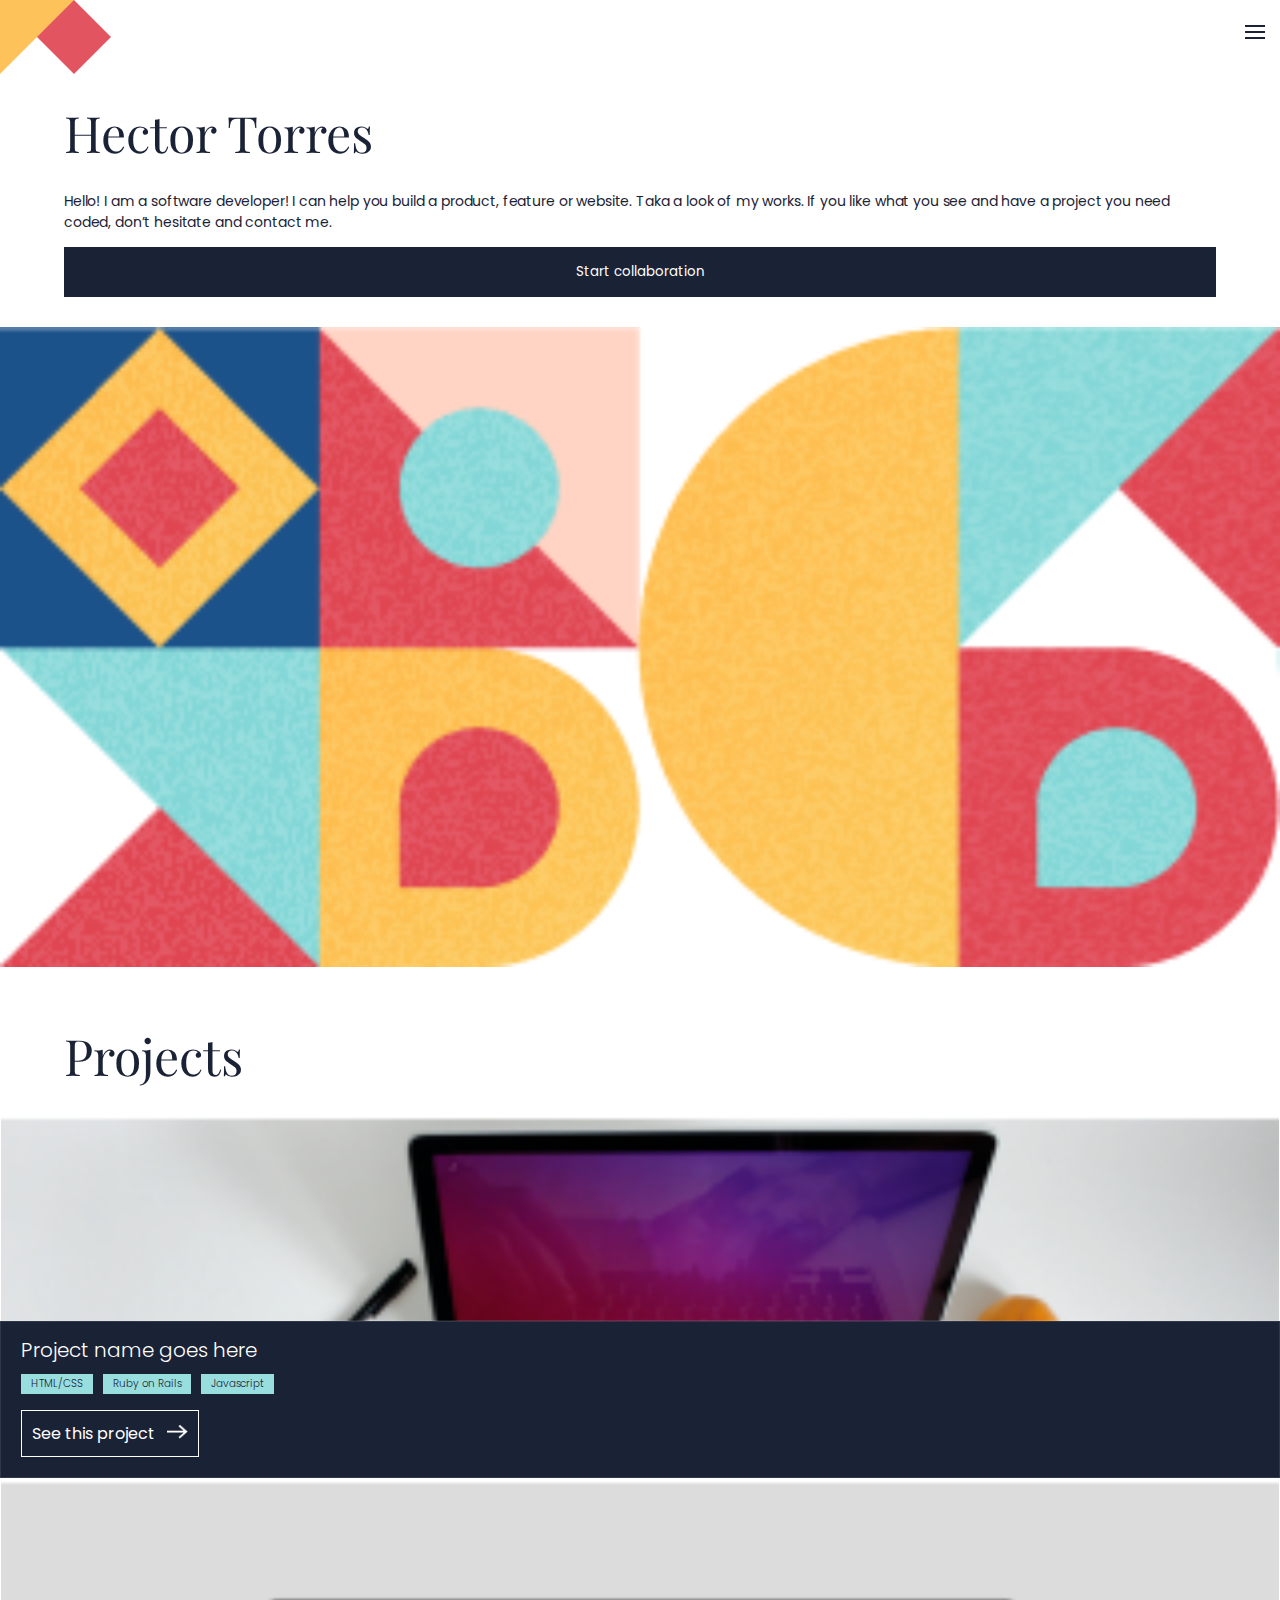
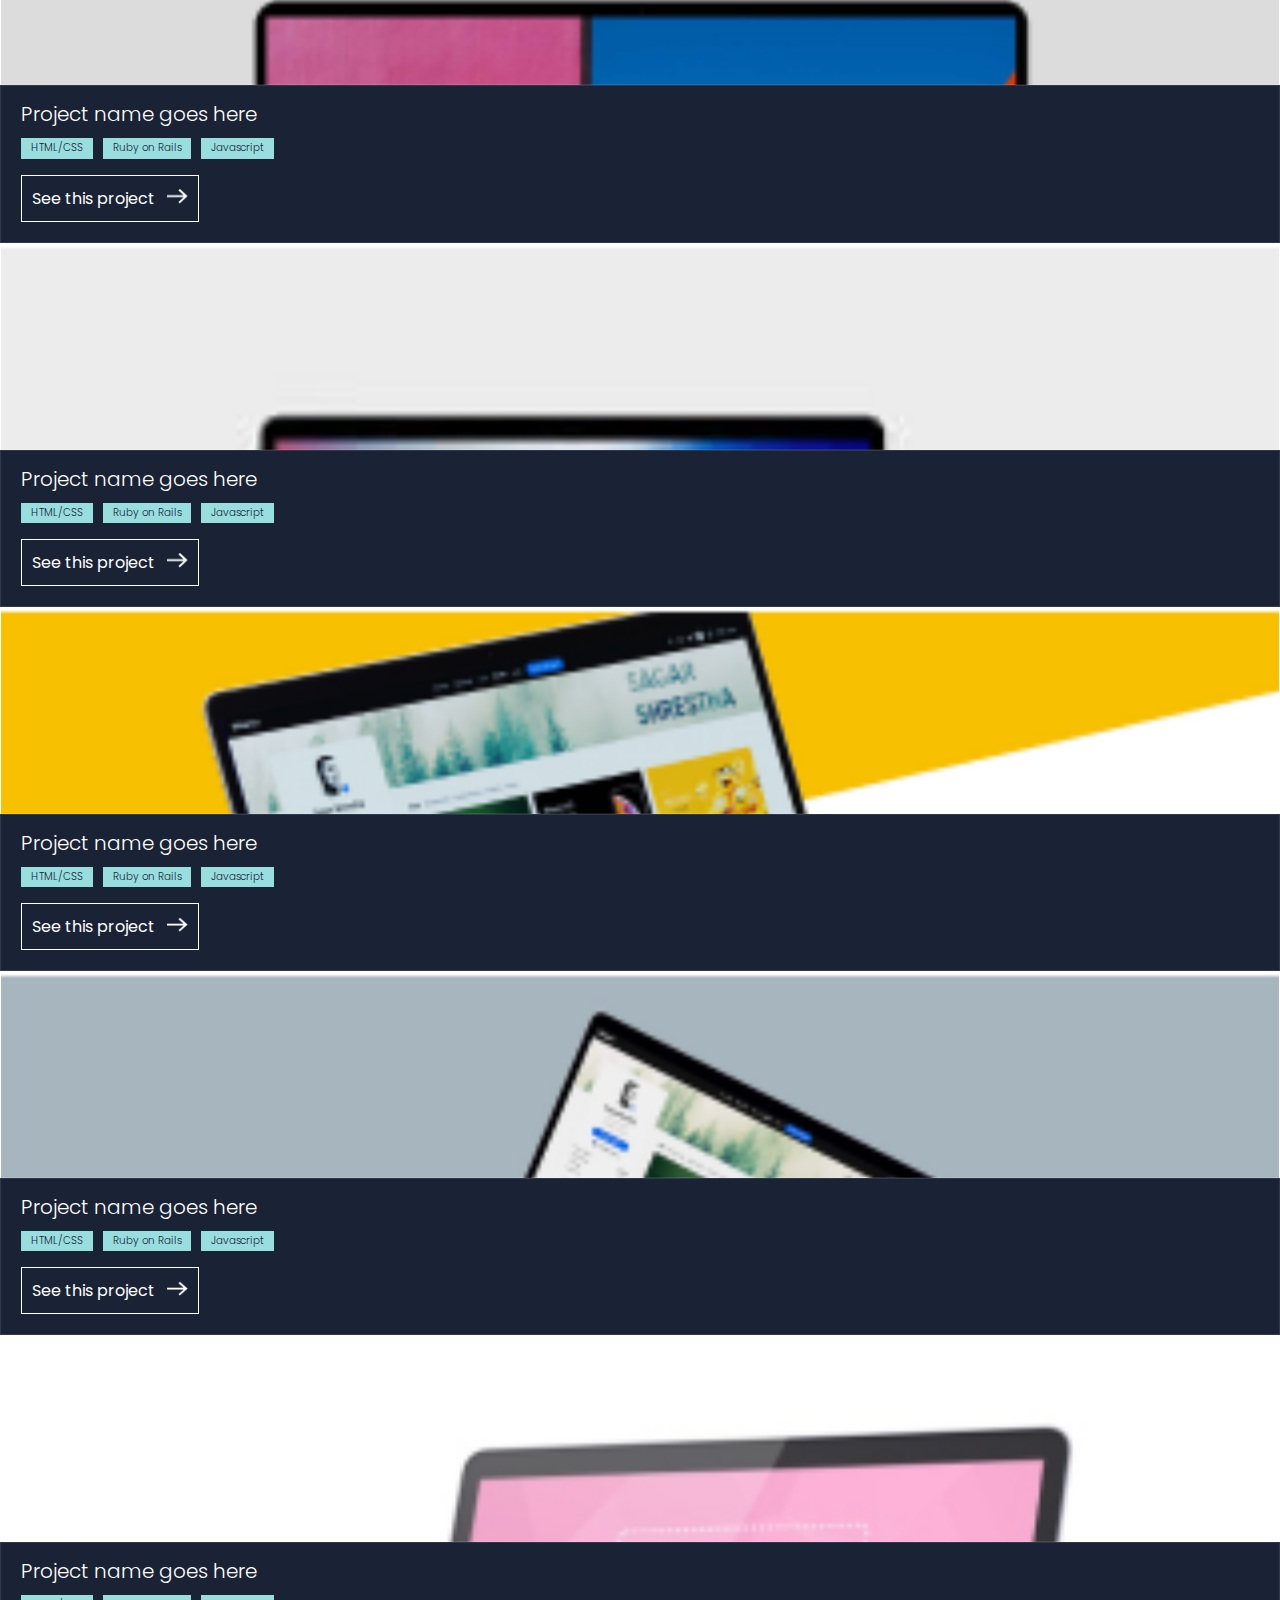
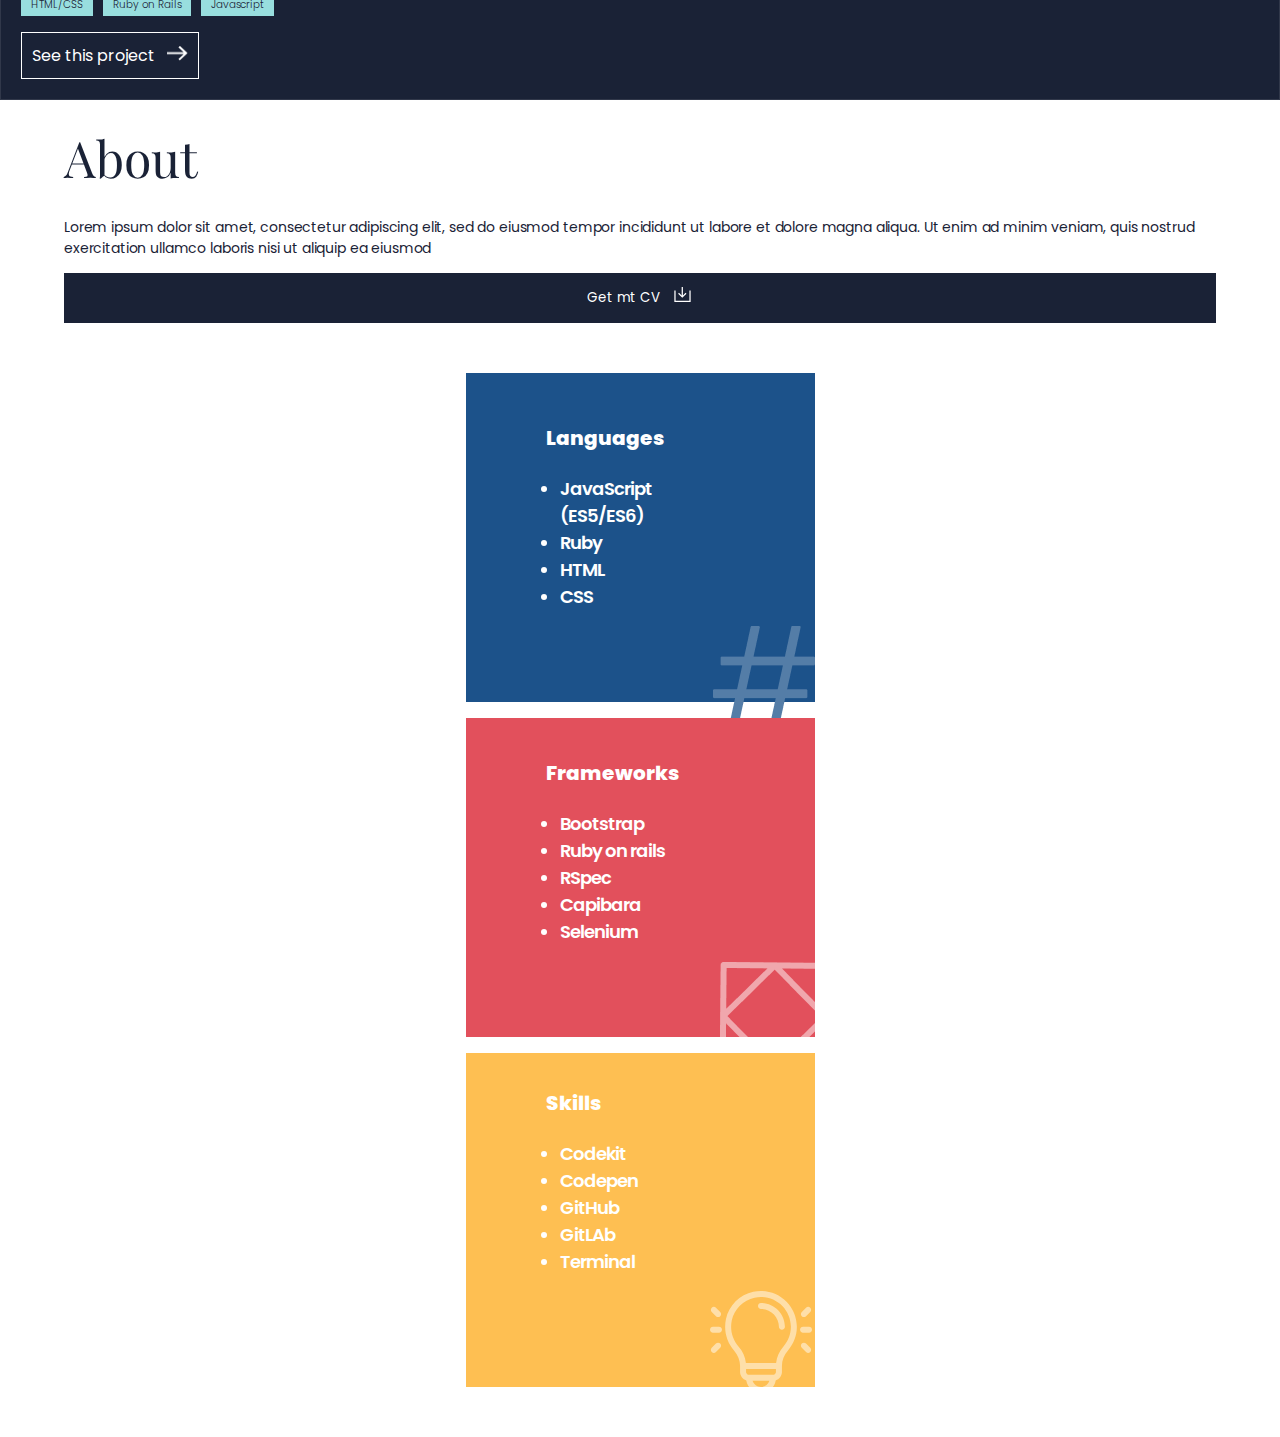
==== views/index.html @ f171368d "Change the img tag in the about section" ====
<!DOCTYPE html>
<html lang="en">

<head>
    <meta charset="UTF-8">
    <title>Personal Portfolio</title>
    <meta name="viewport" content="width=device-width, initial-scale=1.0">
    <link rel="stylesheet" href="../styles/styles.css">
    <link rel="preconnect" href="https://fonts.googleapis.com">
    <link rel="preconnect" href="https://fonts.gstatic.com" crossorigin>
    <link href="https://fonts.googleapis.com/css2?family=Playfair+Display&family=Poppins&display=swap" rel="stylesheet">

<body>
    <section class="toolbar">
        <img src="../images/image_geometry_1.png" alt="navbar image">
        <nav>
            <img class="navbar-image" src="../images/ic_menu.svg" alt="navbar menu">
        </nav>
    </section>

    <main>
        <section class="headline ">
            <section class="intro">
                <h1 class="name">Hector Torres</h1>
                <p class="description">Hello! I am a software developer! I can help you build a product, feature or
                    website.
                    Taka a look
                    of my works. If you like what you see and have a project you need coded, don’t hesitate and contact
                    me.
                </p>
                <button class="btn" type="button">Start collaboration</button>
            </section>
            <img class="footer-image" src="../images/image_geometry_2.png" alt="footer image">
        </section>
        <section class="projects">
            <h1 class="name intro"> Projects </h1>
            <article>
                <section class="project-picture1"></section>
                <section class="card">
                    <h2 class="card-title">Project name goes here</h2>
                    <ul class="languages">
                        <li class="lang">HTML/CSS</li>
                        <li class="lang">Ruby on Rails</li>
                        <li class="lang">Javascript</li>
                    </ul>
                    <a href="#" class="project-link">See this project<img class="link-img" src="../images/Union.png"
                            alt="project link"></a>
                </section>
            </article>
            <article>
                <section class="project-picture2"></section>
                <section class="card">
                    <h2 class="card-title">Project name goes here</h2>
                    <ul class="languages">
                        <li class="lang">HTML/CSS</li>
                        <li class="lang">Ruby on Rails</li>
                        <li class="lang">Javascript</li>
                    </ul>
                    <a href="#" class="project-link">See this project<img class="link-img" src="../images/Union.png"
                            alt="project link"></a>
                </section>
            </article>
            <article>
                <section class="project-picture3"></section>
                <section class="card">
                    <h2 class="card-title">Project name goes here</h2>
                    <ul class="languages">
                        <li class="lang">HTML/CSS</li>
                        <li class="lang">Ruby on Rails</li>
                        <li class="lang">Javascript</li>
                    </ul>
                    <a href="#" class="project-link">See this project<img class="link-img" src="../images/Union.png"
                            alt="project link"></a>
                </section>
            </article>
            <article>
                <section class="project-picture4"></section>
                <section class="card">
                    <h2 class="card-title">Project name goes here</h2>
                    <ul class="languages">
                        <li class="lang">HTML/CSS</li>
                        <li class="lang">Ruby on Rails</li>
                        <li class="lang">Javascript</li>
                    </ul>
                    <a href="#" class="project-link">See this project<img class="link-img" src="../images/Union.png"
                            alt="project link"></a>
                </section>
            </article>
            <article>
                <section class="project-picture5"></section>
                <section class="card">
                    <h2 class="card-title">Project name goes here</h2>
                    <ul class="languages">
                        <li class="lang">HTML/CSS</li>
                        <li class="lang">Ruby on Rails</li>
                        <li class="lang">Javascript</li>
                    </ul>
                    <a href="#" class="project-link">See this project<img class="link-img" src="../images/Union.png"
                            alt="project link"></a>
                </section>
            </article>
            <article>
                <section class="project-picture6"></section>
                <section class="card">
                    <h2 class="card-title">Project name goes here</h2>
                    <ul class="languages">
                        <li class="lang">HTML/CSS</li>
                        <li class="lang">Ruby on Rails</li>
                        <li class="lang">Javascript</li>
                    </ul>
                    <a href="#" class="project-link">See this project<img class="link-img" src="../images/Union.png"
                            alt="project link"></a>
                </section>
            </article>
        </section>
        <section class="about intro">
            <article class="about-intro">
                <h1 class="name">About</h1>
                <p class="description">Lorem ipsum dolor sit amet, consectetur adipiscing elit, sed do eiusmod tempor
                    incididunt ut
                    labore
                    et dolore magna aliqua. Ut enim ad minim veniam, quis nostrud exercitation ullamco laboris nisi ut
                    aliquip
                    ea
                    eiusmod</p>
                <button class="btn" type="button"><span>Get mt CV<img class="link-img" src="../images/ic_download.svg"
                            alt="project link"></span></button>
            </article>
            <article class="about-cards">
                <div class="about-card1 about-1">
                    <h2 class="about-header">Languages</h2>
                    <ul class="list">
                        <li class="item"><span class="list-text">JavaScript (ES5/ES6)</span></li>
                        <li class="item"><span class="list-text">Ruby</span></li>
                        <li class="item"><span class="list-text">HTML</span></li>
                        <li class="item"><span class="list-text">CSS</span></li>
                    </ul>
                    <img class="about-img1" src="../images/num.png" alt="numer sing">
                </div>
                <div class="about-card2 about-2">
                    <h2 class="about-header">Frameworks</h2>
                    <ul class="list">
                        <li class="item"><span class="list-text">Bootstrap</span></li>
                        <li class="item"><span class="list-text">Ruby on rails</span></li>
                        <li class="item"><span class="list-text">RSpec</span></li>
                        <li class="item"><span class="list-text">Capibara</span></li>
                        <li class="item"><span class="list-text">Selenium</span></li>
                    </ul>
                    <img class="about-img2" src="../images/Group_18.png" alt="vector figure">
                </div>
                <div class="about-card about-3">
                    <h2 class="about-header">Skills</h2>
                    <ul class="list">
                        <li class="item"><span class="list-text">Codekit</span></li>
                        <li class="item"><span class="list-text">Codepen</span></li>
                        <li class="item"><span class="list-text">GitHub</span></li>
                        <li class="item"><span class="list-text">GitLAb</span></li>
                        <li class="item"><span class="list-text">Terminal</span></li>
                    </ul>
                    <img class="about-img3" src="../images/ic_skills.svg" alt="ic skill">
                </div>
            </article>
        </section>
    </main>

</body>

</html>
---- styles/styles.css ----
body {
  margin: 0;
}

.toolbar {
  display: flex;
  justify-content: space-between;
  padding: 0;
}

.navbar-image {
  margin-right: 15px;
  margin-top: 70%;
  width: 20px;
  height: 14px;
}

.headline {
  display: flex;
  flex-direction: column;
}

.intro {
  margin-left: 5%;
  margin-right: 5%;
}

.name {
  font-family: 'Playfair Display', serif;
  font-style: normal;
  font-weight: normal;
  font-size: 50px;
  line-height: 100%;
  color: #1a2236;
}

.btn {
  font-family: 'Poppins', sans-serif;
  background-color: #1a2236;
  width: 100%;
  padding: 12px 0;
  text-align: center;
  color: #fff;
  height: 50px;
  border: 0;
}

.description {
  font-family: 'Poppins', sans-serif;
  font-style: normal;
  font-weight: normal;
  font-size: 14px;
  line-height: 21px;
  letter-spacing: -0.01em;
  color: #1a2236;
}

.footer-image {
  width: 100%;
  margin: 30px 0;
}

.projects {
  display: grid;
}

.card {
  background-color: #1a2236;
  backdrop-filter: blur(1px);
  border: 0.333333px solid rgba(255, 255, 255, 0.1);
  padding: 20px;
}

.card-title {
  margin: 0;
  font-family: 'Poppins', sans-serif;
  font-style: normal;
  font-weight: 300;
  font-size: 20px;
  line-height: 80%;
  color: #fff;
}

.languages {
  list-style-type: none;
  display: flex;
  padding: 0;
  gap: 10px;
}

.lang {
  font-family: 'Poppins', sans-serif;
  background-color: #98dede;
  padding: 6px 10px;
  font-style: normal;
  font-weight: 300;
  font-size: 10.3334px;
  line-height: 80%;
  color: #1a2236;
}

.project-link {
  font-family: 'Poppins', sans-serif;
  width: fit-content;
  display: block;
  border: 1px solid #fff;
  padding: 10px;
  text-decoration: none;
  color: #fff;
}

.project-picture {
  display: block;
  width: 100%;
  height: auto;
  margin: 0;
  border: 0;
}

.project-picture1 {
  height: 205px;
  background-image: url(../images/Rectangle_21.png);
  background-size: 100%;
  border: 0.333333px solid rgba(255, 255, 255, 0.1);
  background-repeat: no-repeat;
  backdrop-filter: blur(1px);
}

.project-picture2 {
  height: 205px;
  background-image: url(../images/Rectangle_22.png);
  background-size: 100%;
  border: 0.333333px solid rgba(255, 255, 255, 0.1);
  background-repeat: no-repeat;
  backdrop-filter: blur(1px);
}

.project-picture3 {
  height: 205px;
  background-image: url(../images/Rectangle_23.png);
  background-size: 100%;
  border: 0.333333px solid rgba(255, 255, 255, 0.1);
  background-repeat: no-repeat;
  backdrop-filter: blur(1px);
}

.project-picture4 {
  height: 205px;
  background-image: url(../images/Rectangle_24.png);
  background-size: 100%;
  border: 0.333333px solid rgba(255, 255, 255, 0.1);
  background-repeat: no-repeat;
  backdrop-filter: blur(1px);
}

.project-picture5 {
  height: 205px;
  background-image: url(../images/Rectangle_25.png);
  background-size: 100%;
  border: 0.333333px solid rgba(255, 255, 255, 0.1);
  background-repeat: no-repeat;
  backdrop-filter: blur(1px);
}

.project-picture6 {
  height: 205px;
  background-image: url(../images/Rectangle_26.png);
  background-size: 100%;
  border: 0.333333px solid rgba(255, 255, 255, 0.1);
  background-repeat: no-repeat;
  backdrop-filter: blur(1px);
}

.link-img {
  margin-left: 12px;
  height: 15.35px;
  width: 20.57px;
}

.about-cards {
  display: grid;
  justify-content: center;
  row-gap: 16px;
  margin: 50px 0;
}

.about-card {
  width: 189px;
  height: 189px;
  padding: 80px;
  padding-top: 35px;
  padding-bottom: 110px;
}

.about-card1 {
  width: 189px;
  height: 189px;
  padding: 80px;
  padding-top: 50px;
  padding-bottom: 90px;
}

.about-card2 {
  width: 189px;
  height: 189px;
  padding: 80px;
  padding-top: 40px;
  padding-bottom: 90px;
}

.about-1 {
  background: #1c528a;
}

.about-2 {
  background: #e2505c;
}

.about-3 {
  background: #febf52;
}

.about-header {
  font-family: 'Poppins', sans-serif;
  margin: 0;
  font-style: normal;
  font-weight: 800;
  font-size: 20px;
  line-height: 30px;
  margin-bottom: 22px;
  color: #fff;
}

.list {
  padding: 0;
}

.item {
  font-family: 'Poppins', sans-serif;
  font-style: normal;
  font-weight: 600;
  font-size: 18px;
  line-height: 27px;
  letter-spacing: -0.0525em;
  color: #fff;
  margin-left: 14px;
}

.list-text {
  position: relative;
}

.about-img {
  padding-left: 90%;
}

.about-img1 {
  width: 102px;
  height: 102px;
  padding-left: 167px;
}

.about-img2 {
  width: 96px;
  height: 96px;
  padding-left: 173px;
}

.about-img3 {
  width: 102px;
  height: 102px;
  padding-left: 164px;
}
.about {
  display: flex;
  flex-direction: column;
}
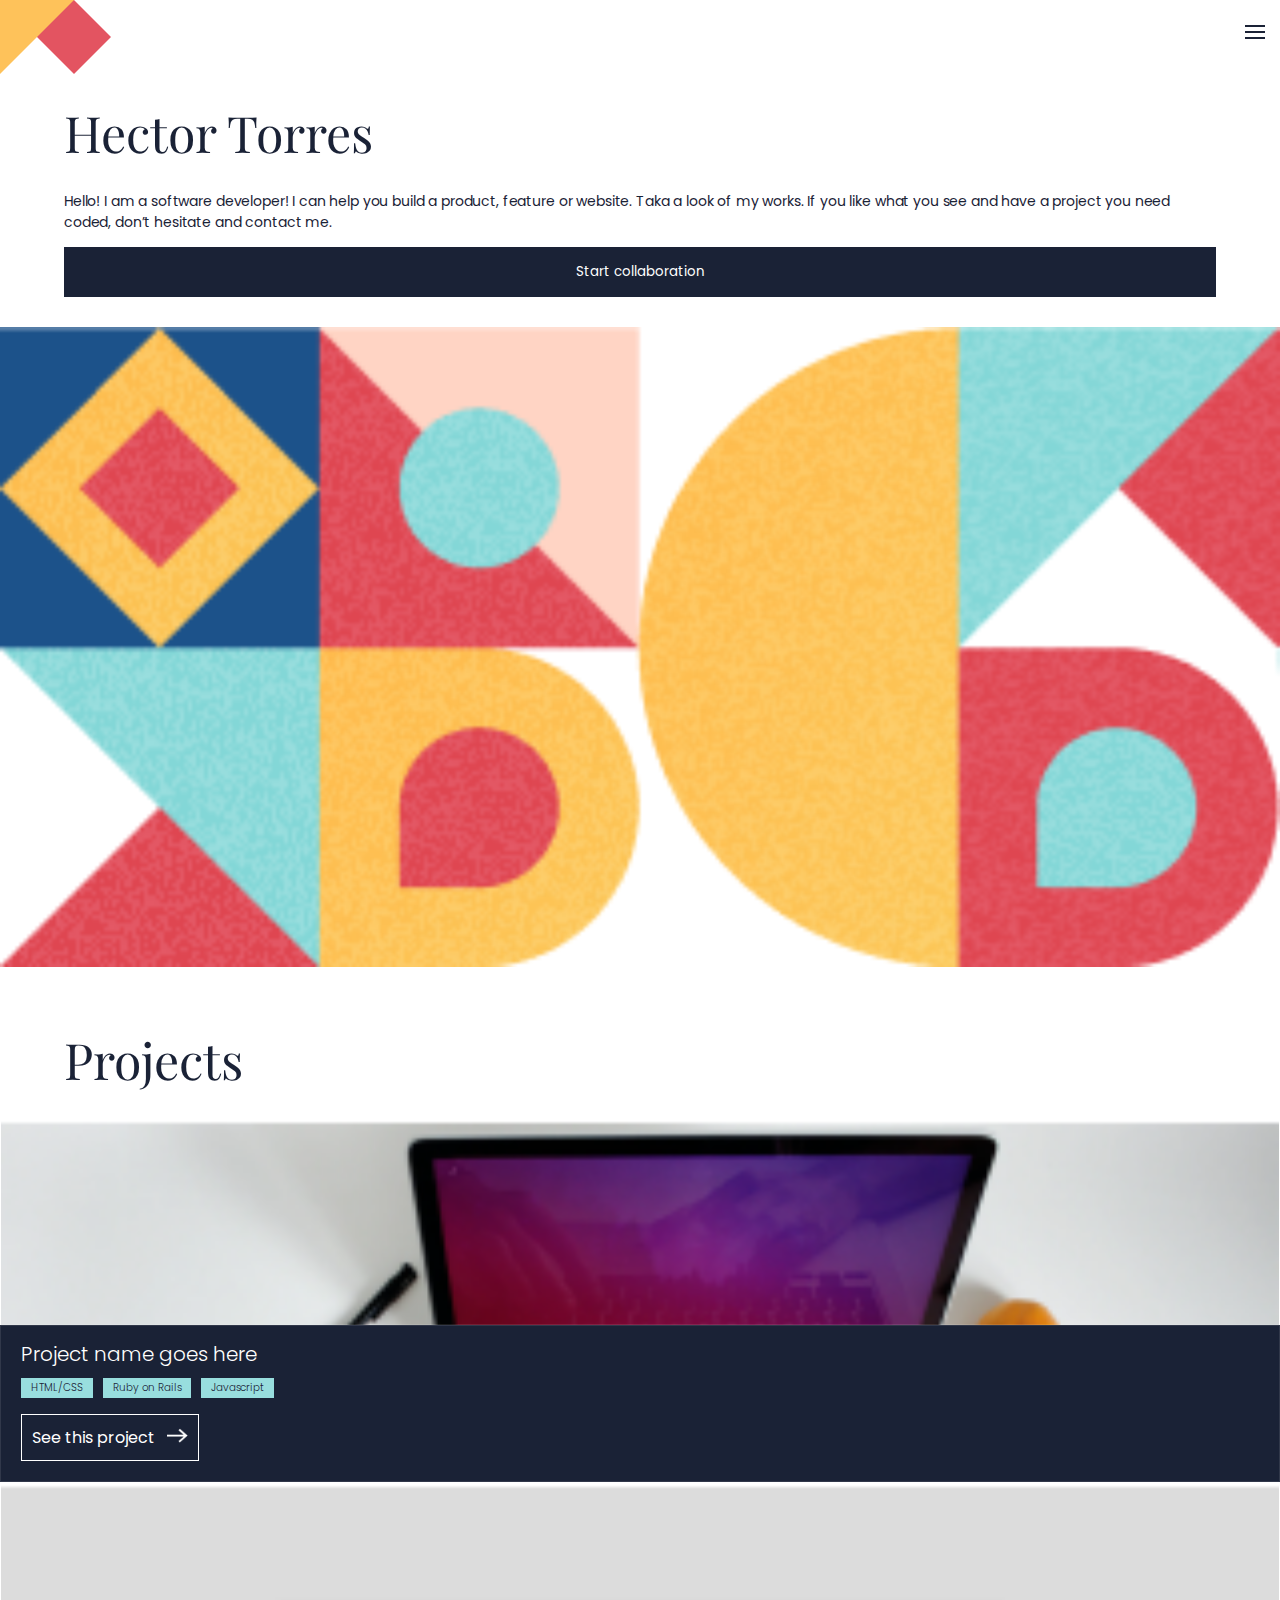
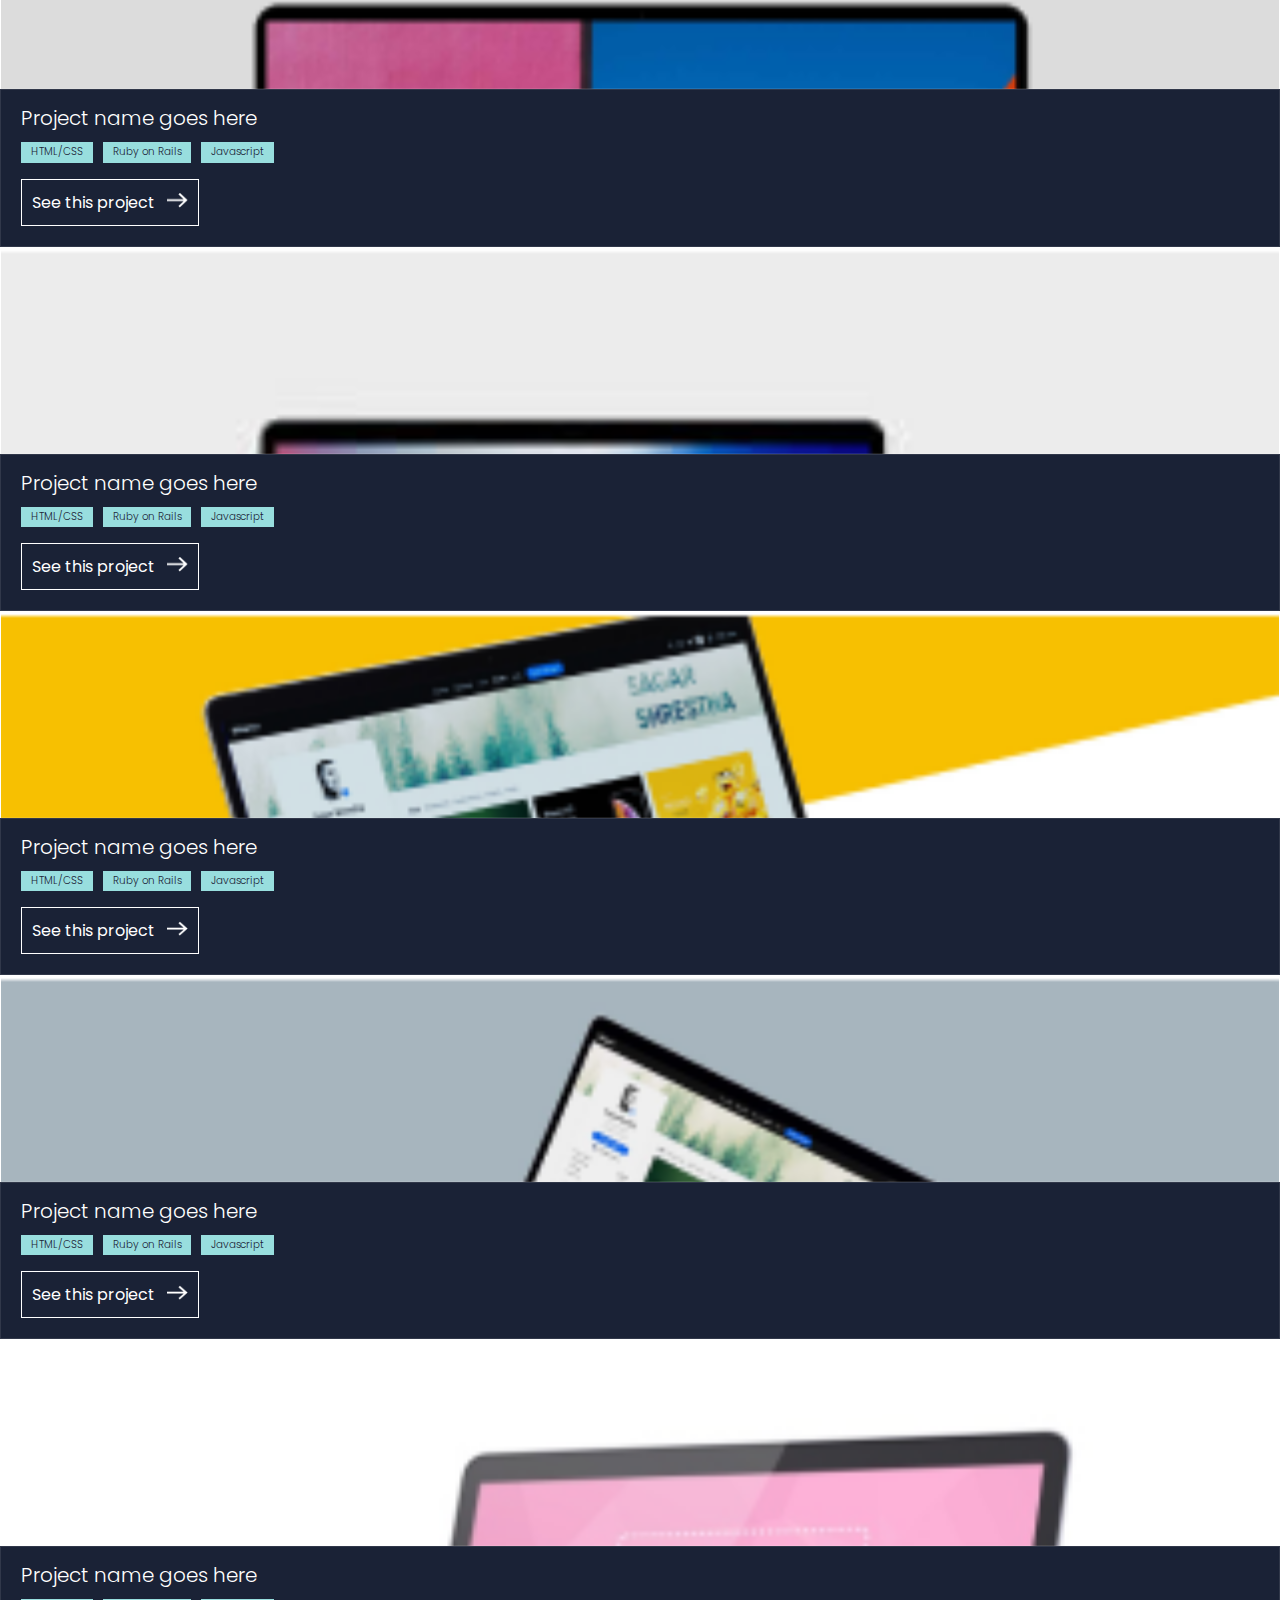
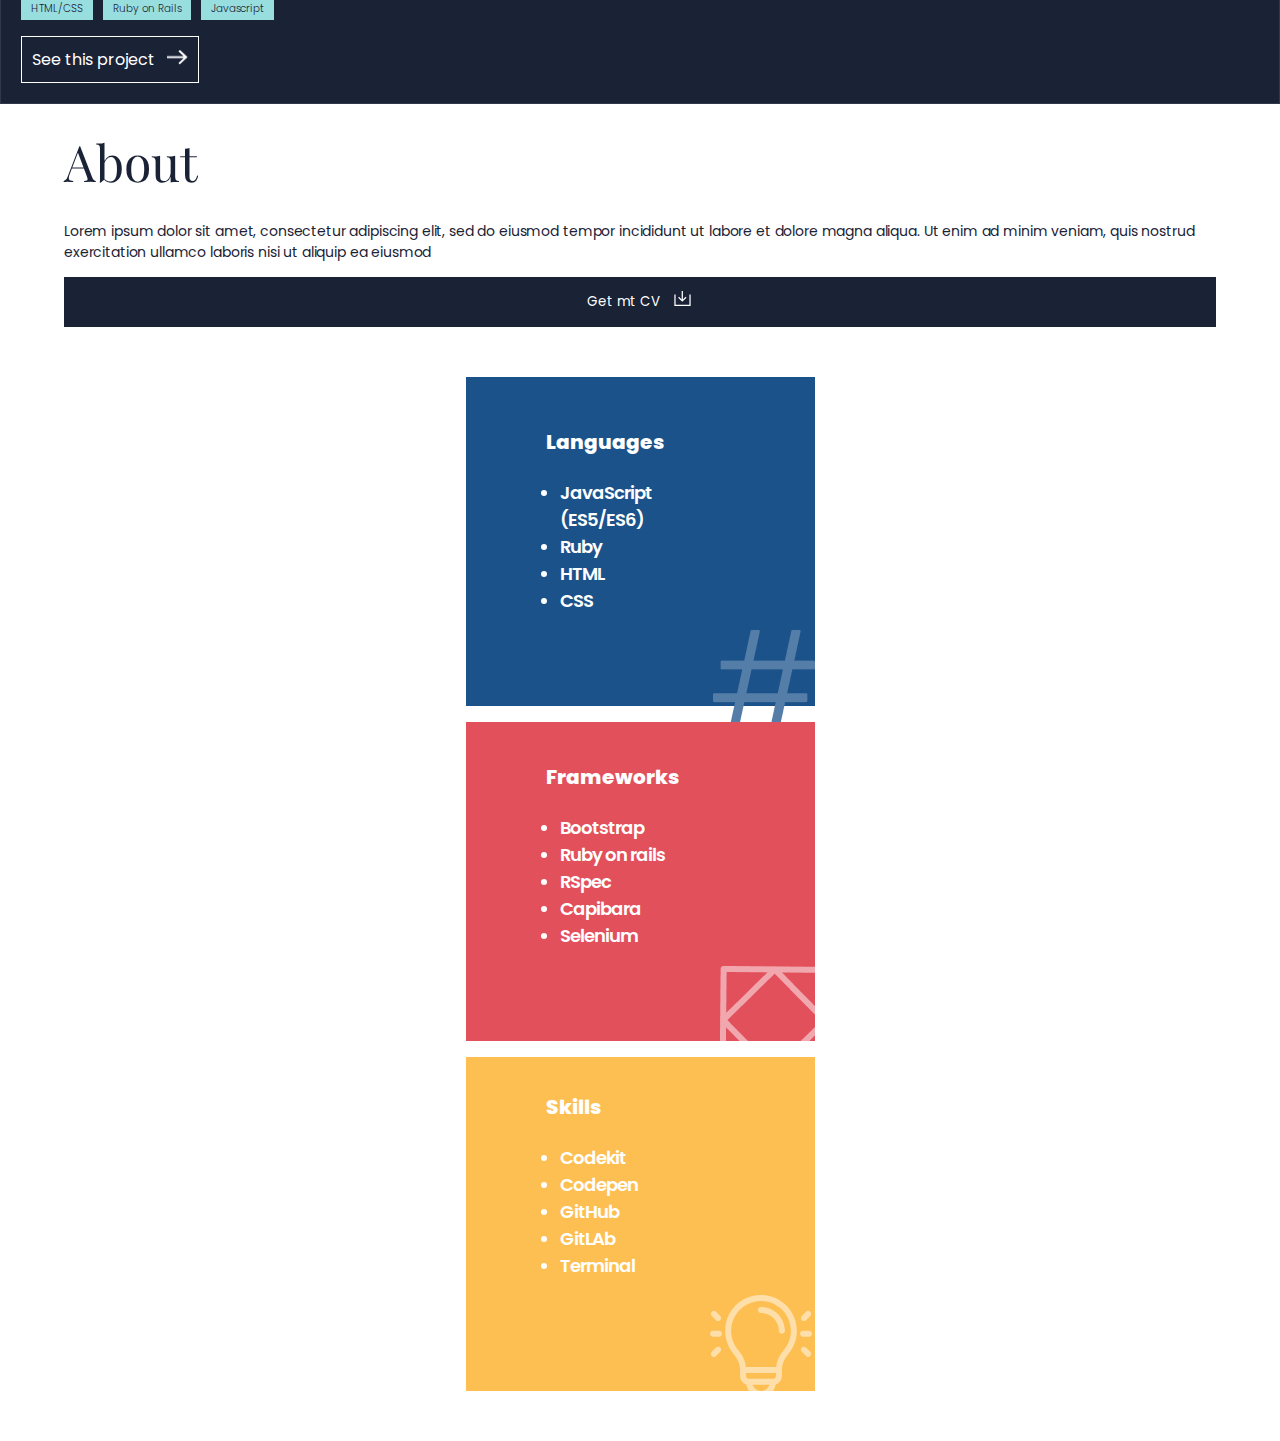
==== commit 886fd703: "Add headline-floats to change from flex" ====
--- a/views/index.html
+++ b/views/index.html
@@ -19,7 +19,7 @@
     </section>
 
     <main>
-        <section class="headline ">
+        <section class="headline-float ">
             <section class="intro">
                 <h1 class="name">Hector Torres</h1>
                 <p class="description">Hello! I am a software developer! I can help you build a product, feature or
--- a/styles/styles.css
+++ b/styles/styles.css
@@ -271,7 +271,14 @@
   height: 102px;
   padding-left: 164px;
 }
+
 .about {
   display: flex;
   flex-direction: column;
 }
+/* this is for float version */
+
+.headline-floats {
+  float: inline-start;
+
+}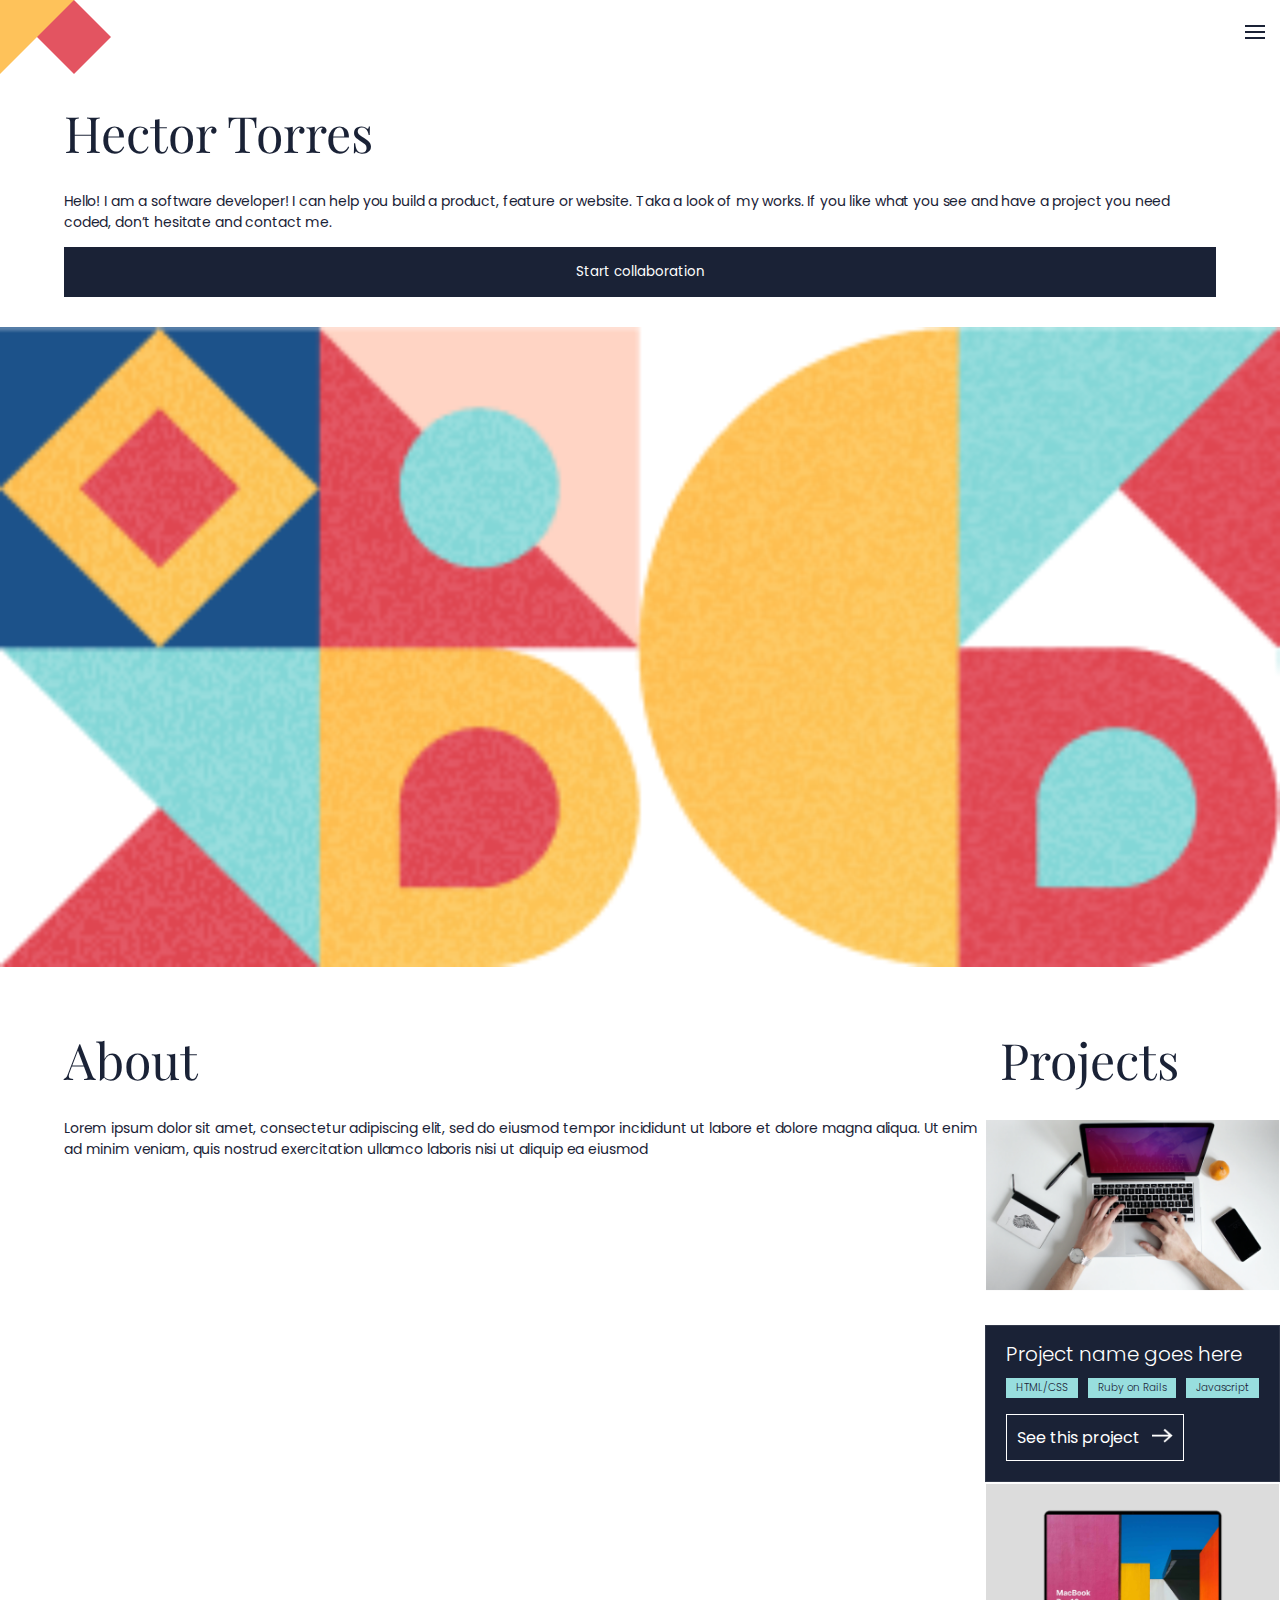
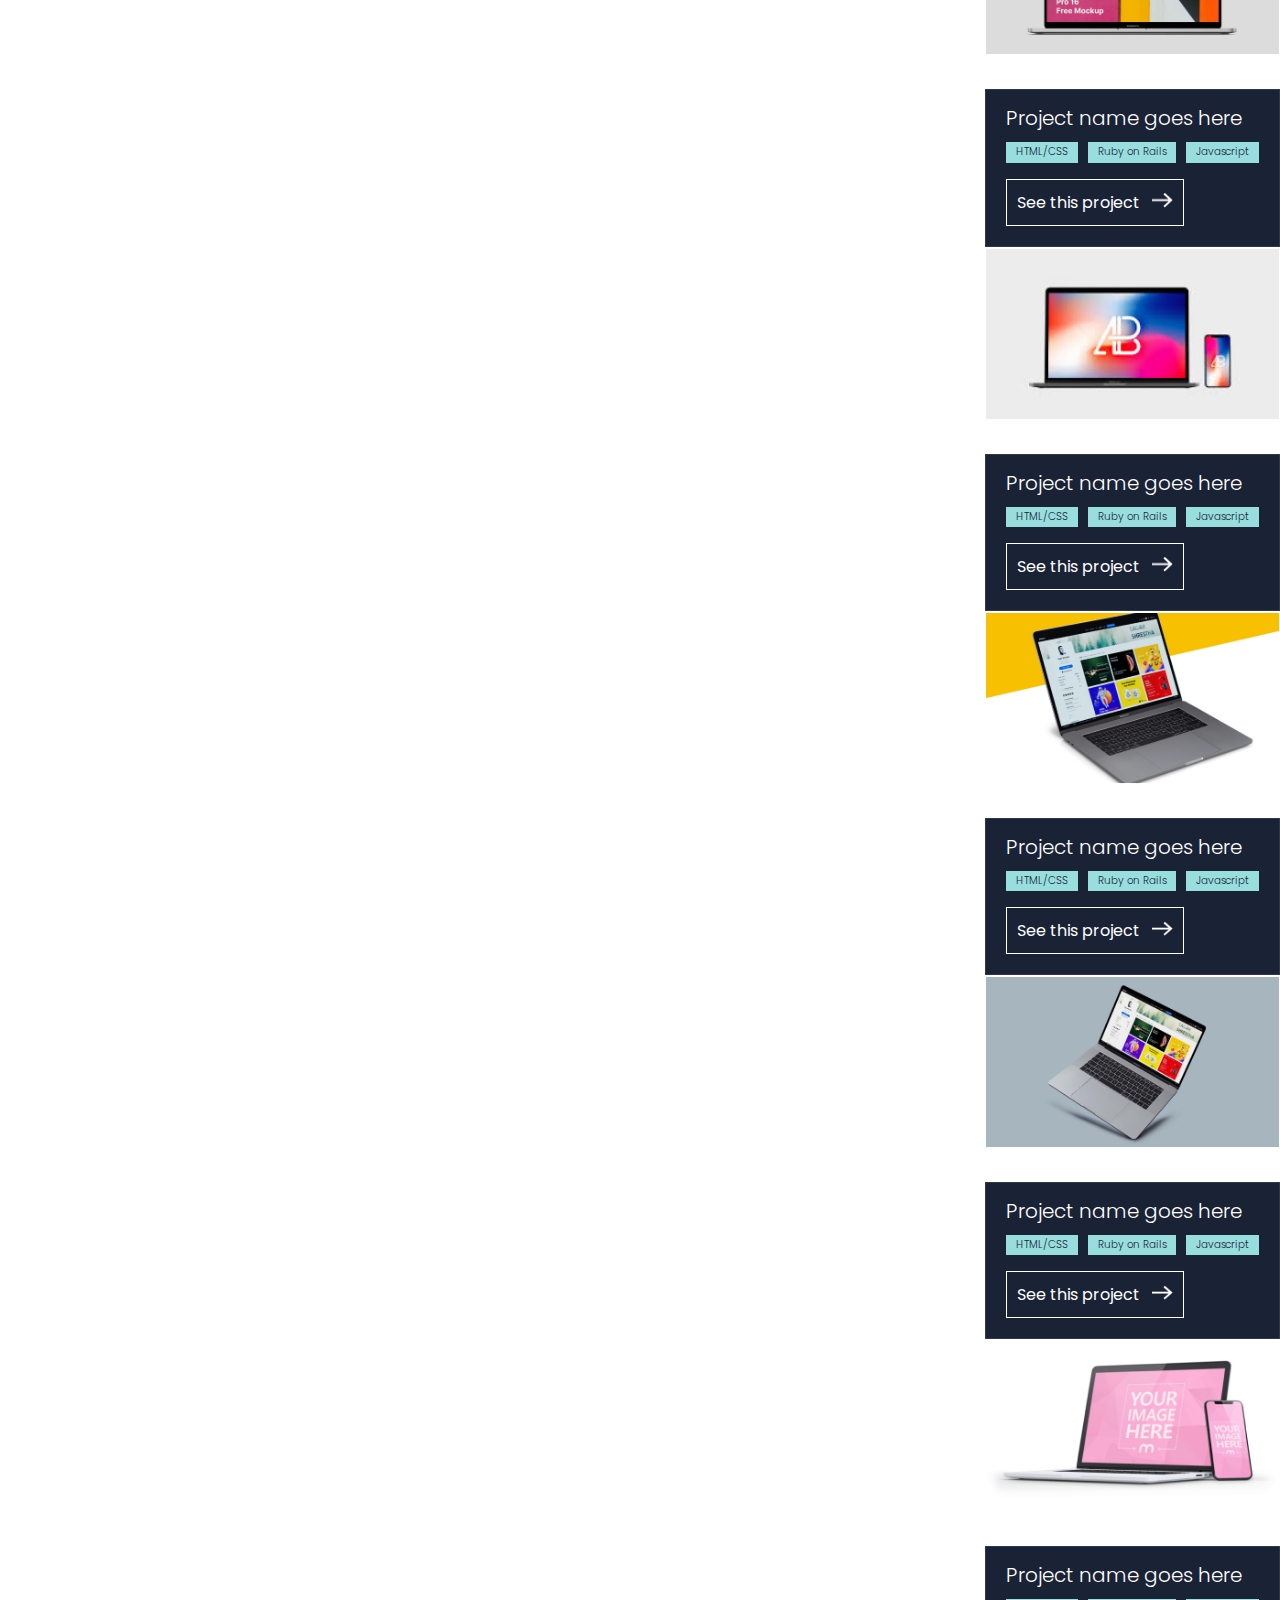
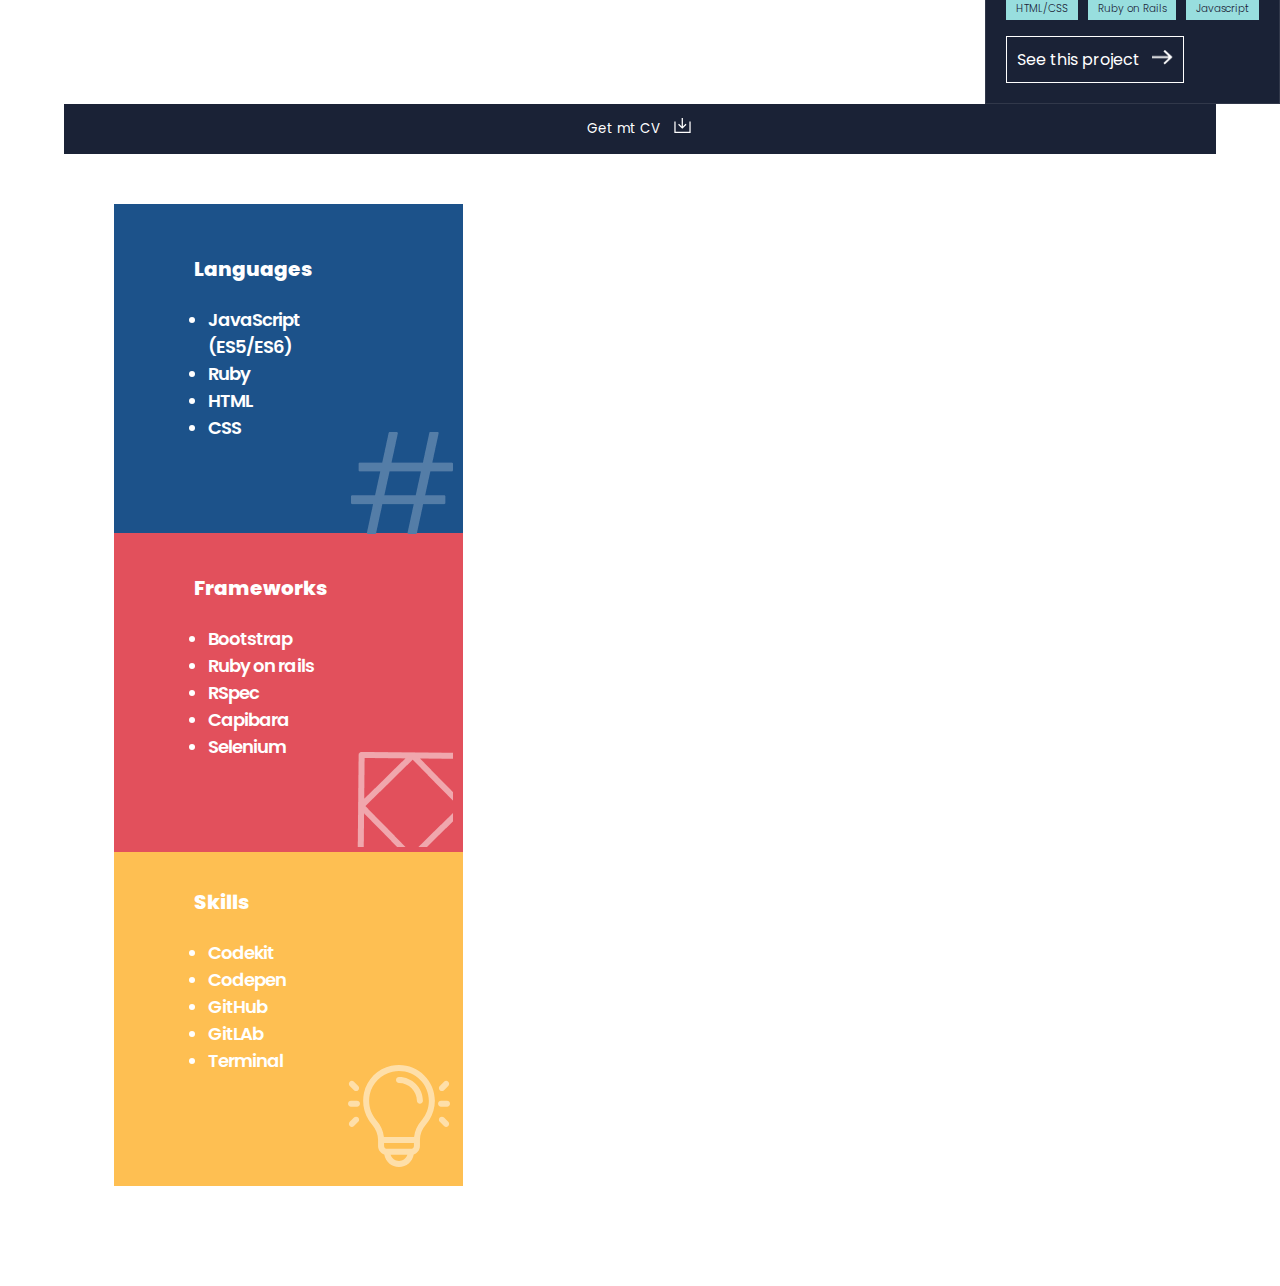
==== commit 8469dd18: "Add changes to style.css on icons" ====
--- a/views/index.html
+++ b/views/index.html
@@ -135,7 +135,7 @@
                         <li class="item"><span class="list-text">HTML</span></li>
                         <li class="item"><span class="list-text">CSS</span></li>
                     </ul>
-                    <img class="about-img1" src="../images/num.png" alt="numer sing">
+                    <img class="about-img1 img-float" src="../images/num.png" alt="numer sing">
                 </div>
                 <div class="about-card2 about-2">
                     <h2 class="about-header">Frameworks</h2>
@@ -146,7 +146,7 @@
                         <li class="item"><span class="list-text">Capibara</span></li>
                         <li class="item"><span class="list-text">Selenium</span></li>
                     </ul>
-                    <img class="about-img2" src="../images/Group_18.png" alt="vector figure">
+                    <img class="about-img2 img-float" src="../images/Group_18.png" alt="vector figure">
                 </div>
                 <div class="about-card about-3">
                     <h2 class="about-header">Skills</h2>
@@ -157,7 +157,7 @@
                         <li class="item"><span class="list-text">GitLAb</span></li>
                         <li class="item"><span class="list-text">Terminal</span></li>
                     </ul>
-                    <img class="about-img3" src="../images/ic_skills.svg" alt="ic skill">
+                    <img class="about-img3 img-float" src="../images/ic_skills.svg" alt="ic skill">
                 </div>
             </article>
         </section>
--- a/styles/styles.css
+++ b/styles/styles.css
@@ -61,7 +61,7 @@
 }
 
 .projects {
-  display: grid;
+  float: inline-end;
 }
 
 .card {
@@ -178,10 +178,9 @@
 }
 
 .about-cards {
-  display: grid;
-  justify-content: center;
-  row-gap: 16px;
-  margin: 50px 0;
+  float: left;
+  margin: 50px;
+  padding-bottom: 50px;
 }
 
 .about-card {
@@ -198,6 +197,7 @@
   padding: 80px;
   padding-top: 50px;
   padding-bottom: 90px;
+  position: :relative;
 }
 
 .about-card2 {
@@ -210,6 +210,7 @@
 
 .about-1 {
   background: #1c528a;
+ 
 }
 
 .about-2 {
@@ -254,6 +255,11 @@
   padding-left: 90%;
 }
 
+.img-float{
+   position: relative;
+   bottom: 25px;
+   right: 10px;
+}
 .about-img1 {
   width: 102px;
   height: 102px;
@@ -273,8 +279,7 @@
 }
 
 .about {
-  display: flex;
-  flex-direction: column;
+  float: inherit;
 }
 /* this is for float version */
 
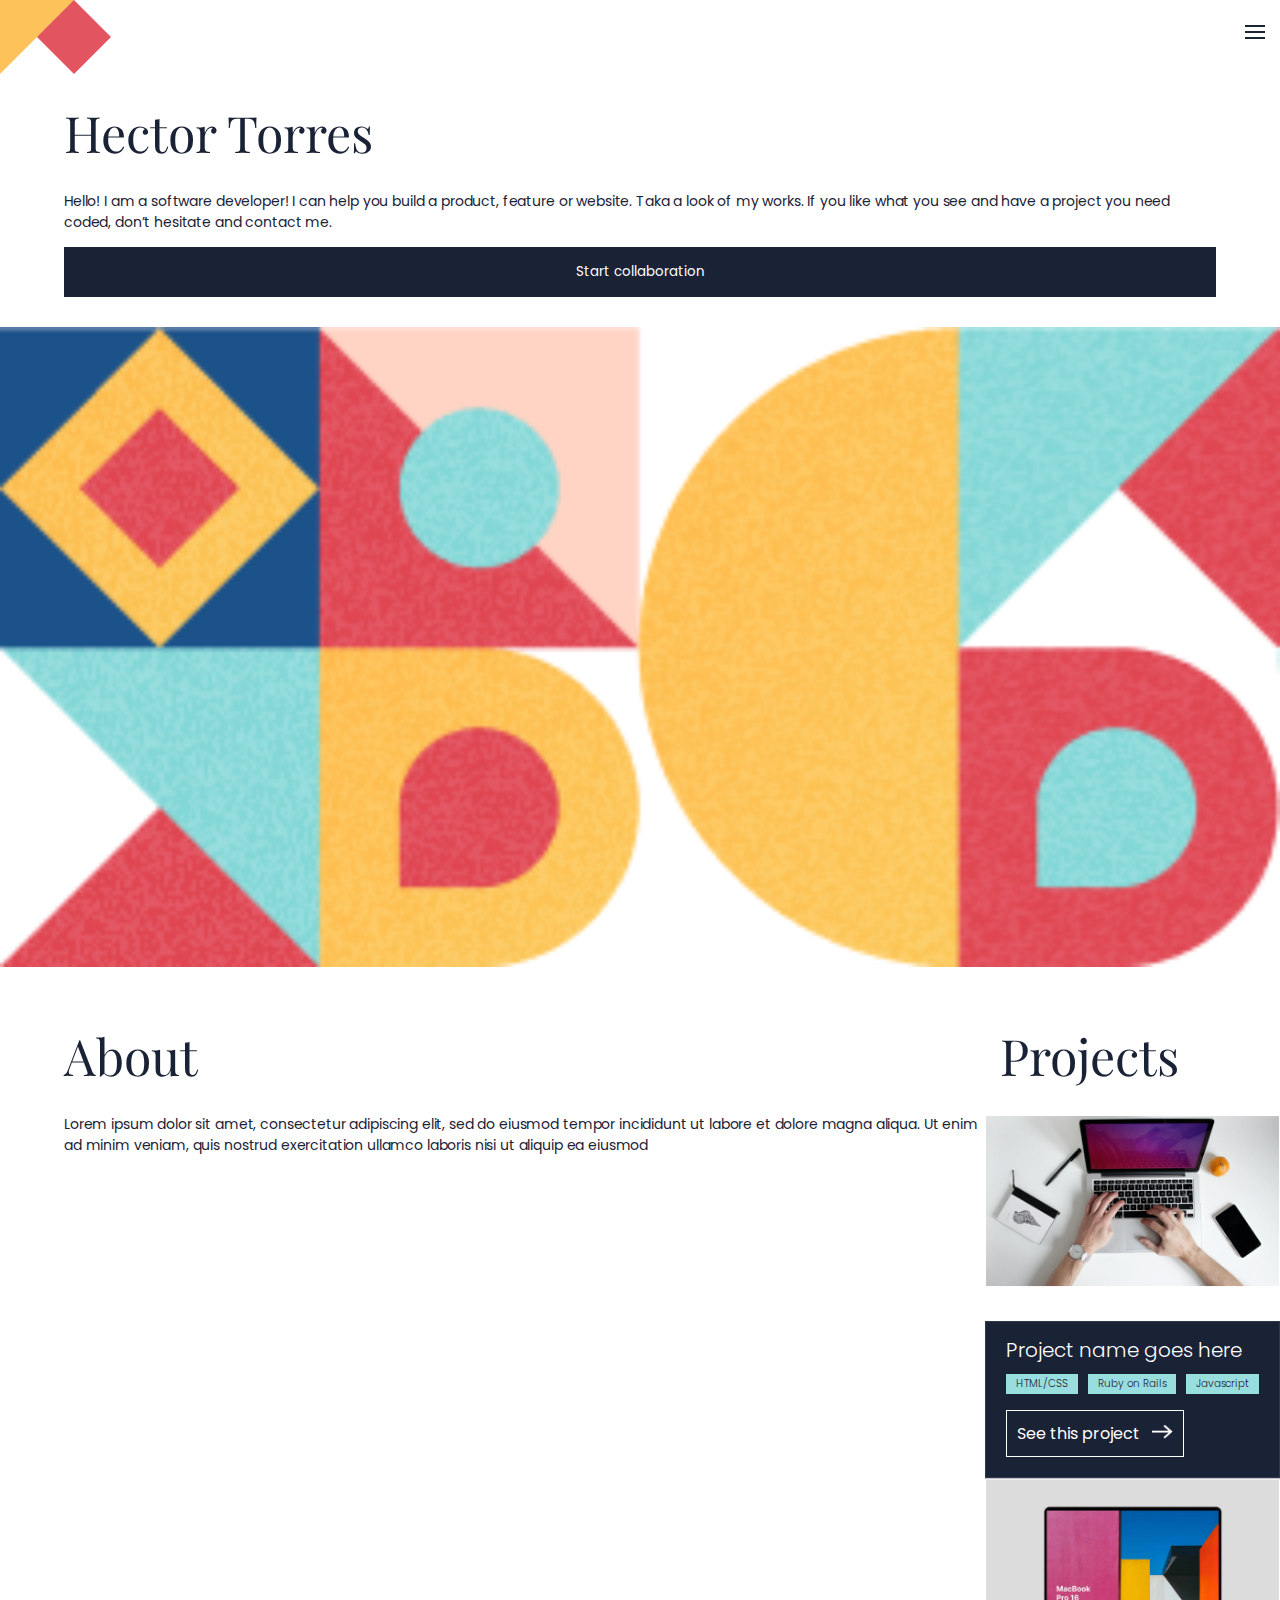
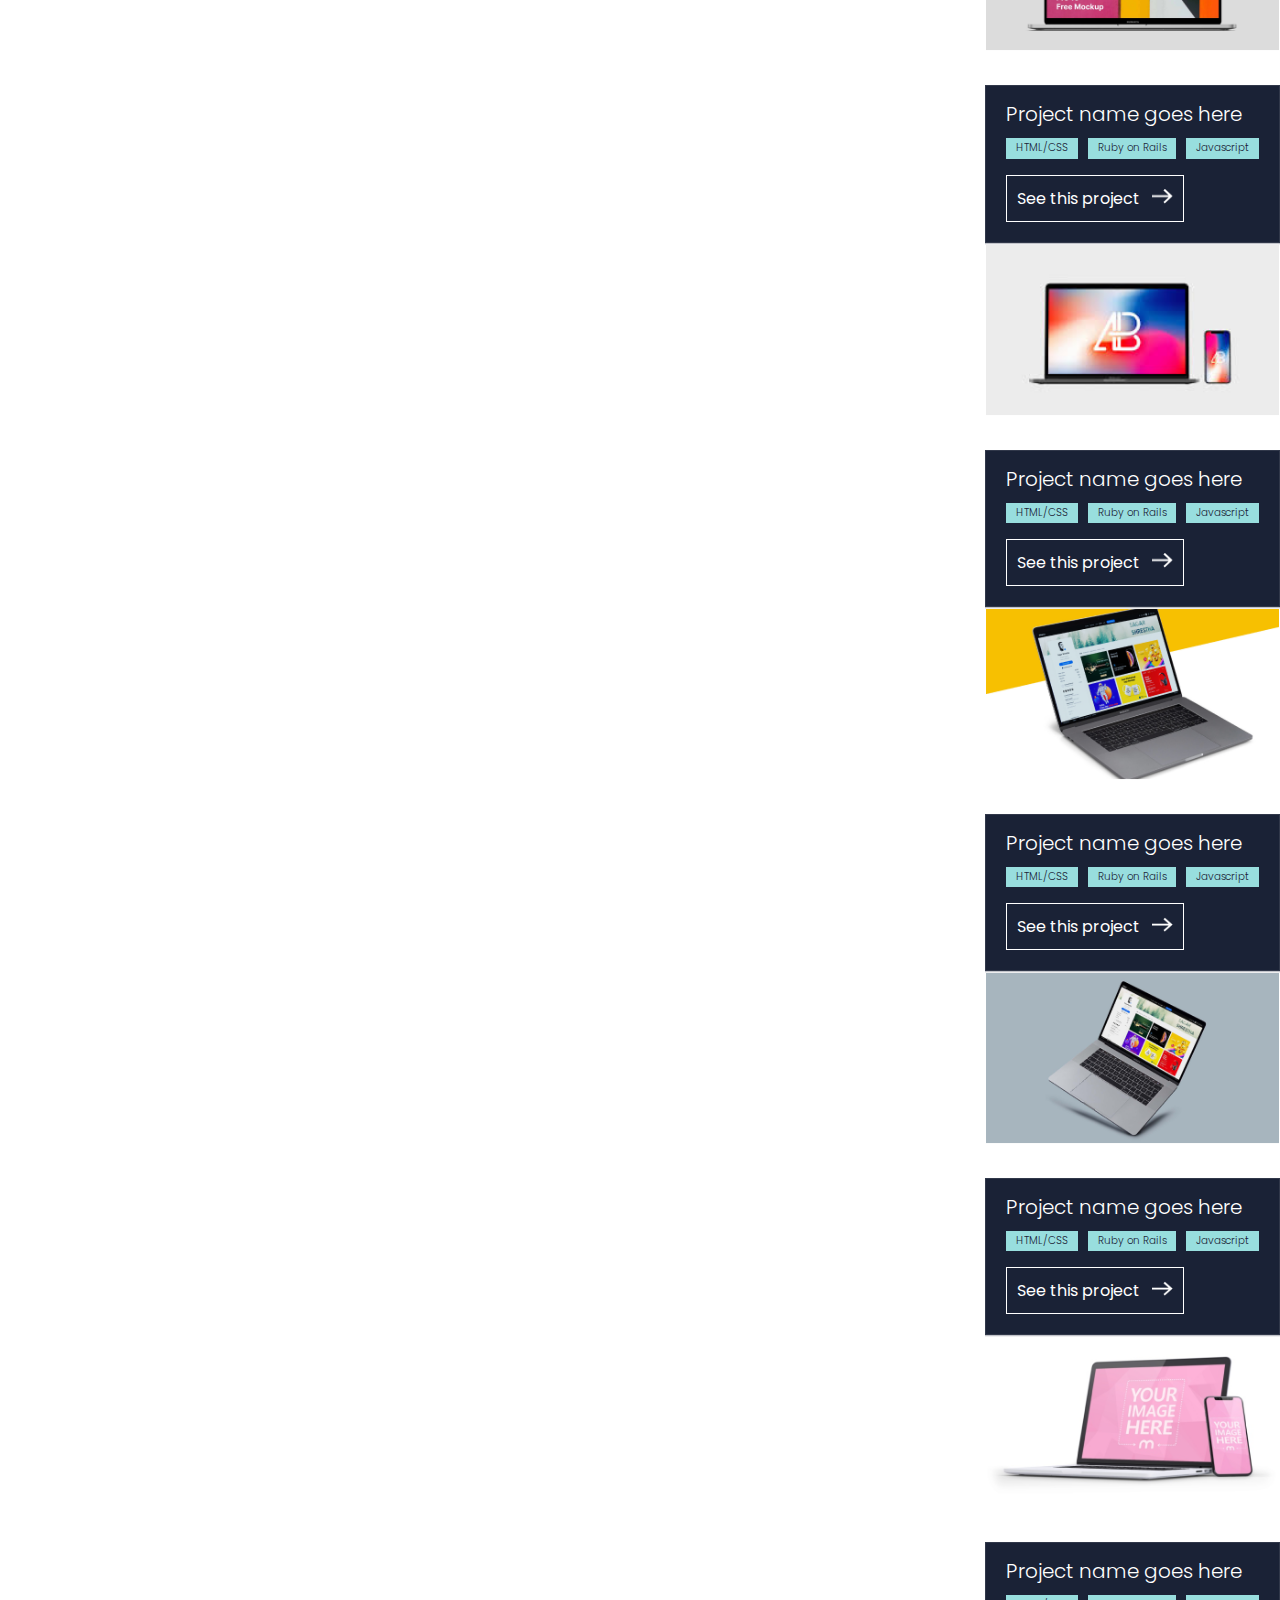
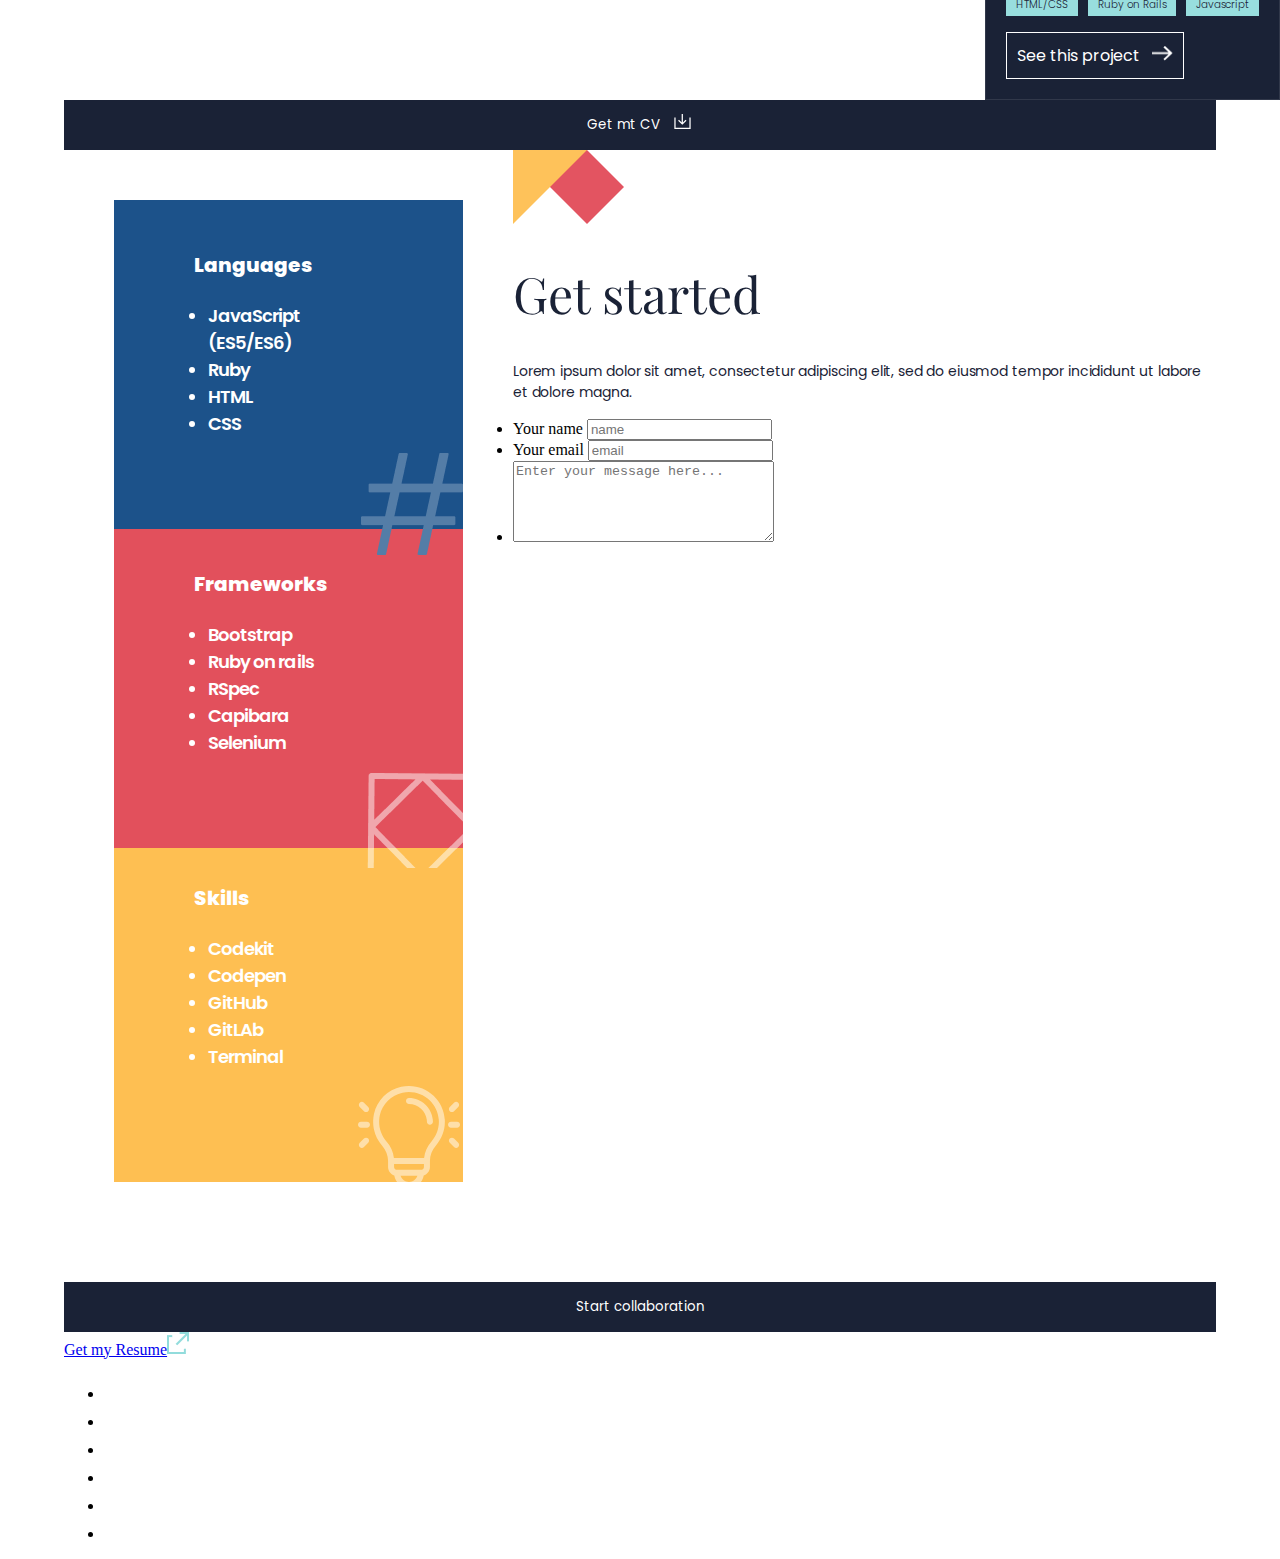
==== commit 7d65ac4a: "Add footer section with the contact info and the socials" ====
--- a/views/index.html
+++ b/views/index.html
@@ -19,7 +19,7 @@
     </section>
 
     <main>
-        <section class="headline-float ">
+        <section class="headline ">
             <section class="intro">
                 <h1 class="name">Hector Torres</h1>
                 <p class="description">Hello! I am a software developer! I can help you build a product, feature or
@@ -135,7 +135,7 @@
                         <li class="item"><span class="list-text">HTML</span></li>
                         <li class="item"><span class="list-text">CSS</span></li>
                     </ul>
-                    <img class="about-img1 img-float" src="../images/num.png" alt="numer sing">
+                    <img class="about-img1" src="../images/num.png" alt="numer sing">
                 </div>
                 <div class="about-card2 about-2">
                     <h2 class="about-header">Frameworks</h2>
@@ -146,7 +146,7 @@
                         <li class="item"><span class="list-text">Capibara</span></li>
                         <li class="item"><span class="list-text">Selenium</span></li>
                     </ul>
-                    <img class="about-img2 img-float" src="../images/Group_18.png" alt="vector figure">
+                    <img class="about-img2" src="../images/Group_18.png" alt="vector figure">
                 </div>
                 <div class="about-card about-3">
                     <h2 class="about-header">Skills</h2>
@@ -157,11 +157,55 @@
                         <li class="item"><span class="list-text">GitLAb</span></li>
                         <li class="item"><span class="list-text">Terminal</span></li>
                     </ul>
-                    <img class="about-img3 img-float" src="../images/ic_skills.svg" alt="ic skill">
+                    <img class="about-img3" src="../images/ic_skills.svg" alt="ic skill">
                 </div>
             </article>
         </section>
+
     </main>
+    <footer id="footer">
+        <img src="../images/image_geometry_1.png" alt="footer image">
+        <section class="intro">
+            <h2 class="name">Get started</h2>
+            <p class="description">Lorem ipsum dolor sit amet, consectetur adipiscing elit, sed do eiusmod tempor
+                incididunt ut labore et dolore magna.</p>
+                <form  action="https://formspree.io/f/01">
+                    <ul class="info">
+                        <li class="box">
+                            <label class="lblForm" for="name">
+                                Your name
+                            </label>
+                            <input id="name" type="text" name="Username" placeholder="name" maxlength="30" class="txtForm" required>
+                        </li>
+                        <li class="box">
+                            <label class="lblForm" for="name">
+                                Your email
+                            </label>
+                            <input id="email" type="email" name="email" placeholder="email" class="txtForm" required>
+                        </li>
+                        <li class="box">
+                            <textarea class="txtForm" name="textarea" cols="30" rows="5" maxlength="500"
+                                placeholder="Enter your message here..." required></textarea>
+                        </li>
+                    </ul>
+                    <input class="btn" type="submit" value="Start collaboration">
+                </form>
+            </section>
+            <section id="socials" class="footer-socials" >
+                <div class="intro">
+                    <a class="resume" href="#">Get my Resume<img class="image-icon" src="../images/ic_link_teal.png" alt="resume link"></a>
+                    <ul class="socials">
+                        <li><a class="social" href="#"><img class="image-icon" src="../images/ic_stackoverflow.png" alt="link stackoverflow"></a></li>
+                        <li><a class="social" href="#"><img class="image-icon" src="../images/ic_github.png" alt="link GitHub"></a></li>
+                        <li><a class="social" href="#"><img class="image-icon" src="../images/ic_twitter.png" alt="link Twitter"></a></li>
+                        <li><a class="social" href="#"><img class="image-icon" src="../images/ic_linkedin.png" alt="link Linkedin"></a></li>
+                        <li><a class="social" href="#"><img class="image-icon" src="../images/ic_medium.png" alt="link Medium"></a></li>
+                        <li><a class="social" href="#"><img class="image-icon" src="../images/ic_angellist.png" alt="link anglelist"></a></li>
+
+                    </ul>
+                </div>
+            </section>
+    </footer>
 
 </body>
 
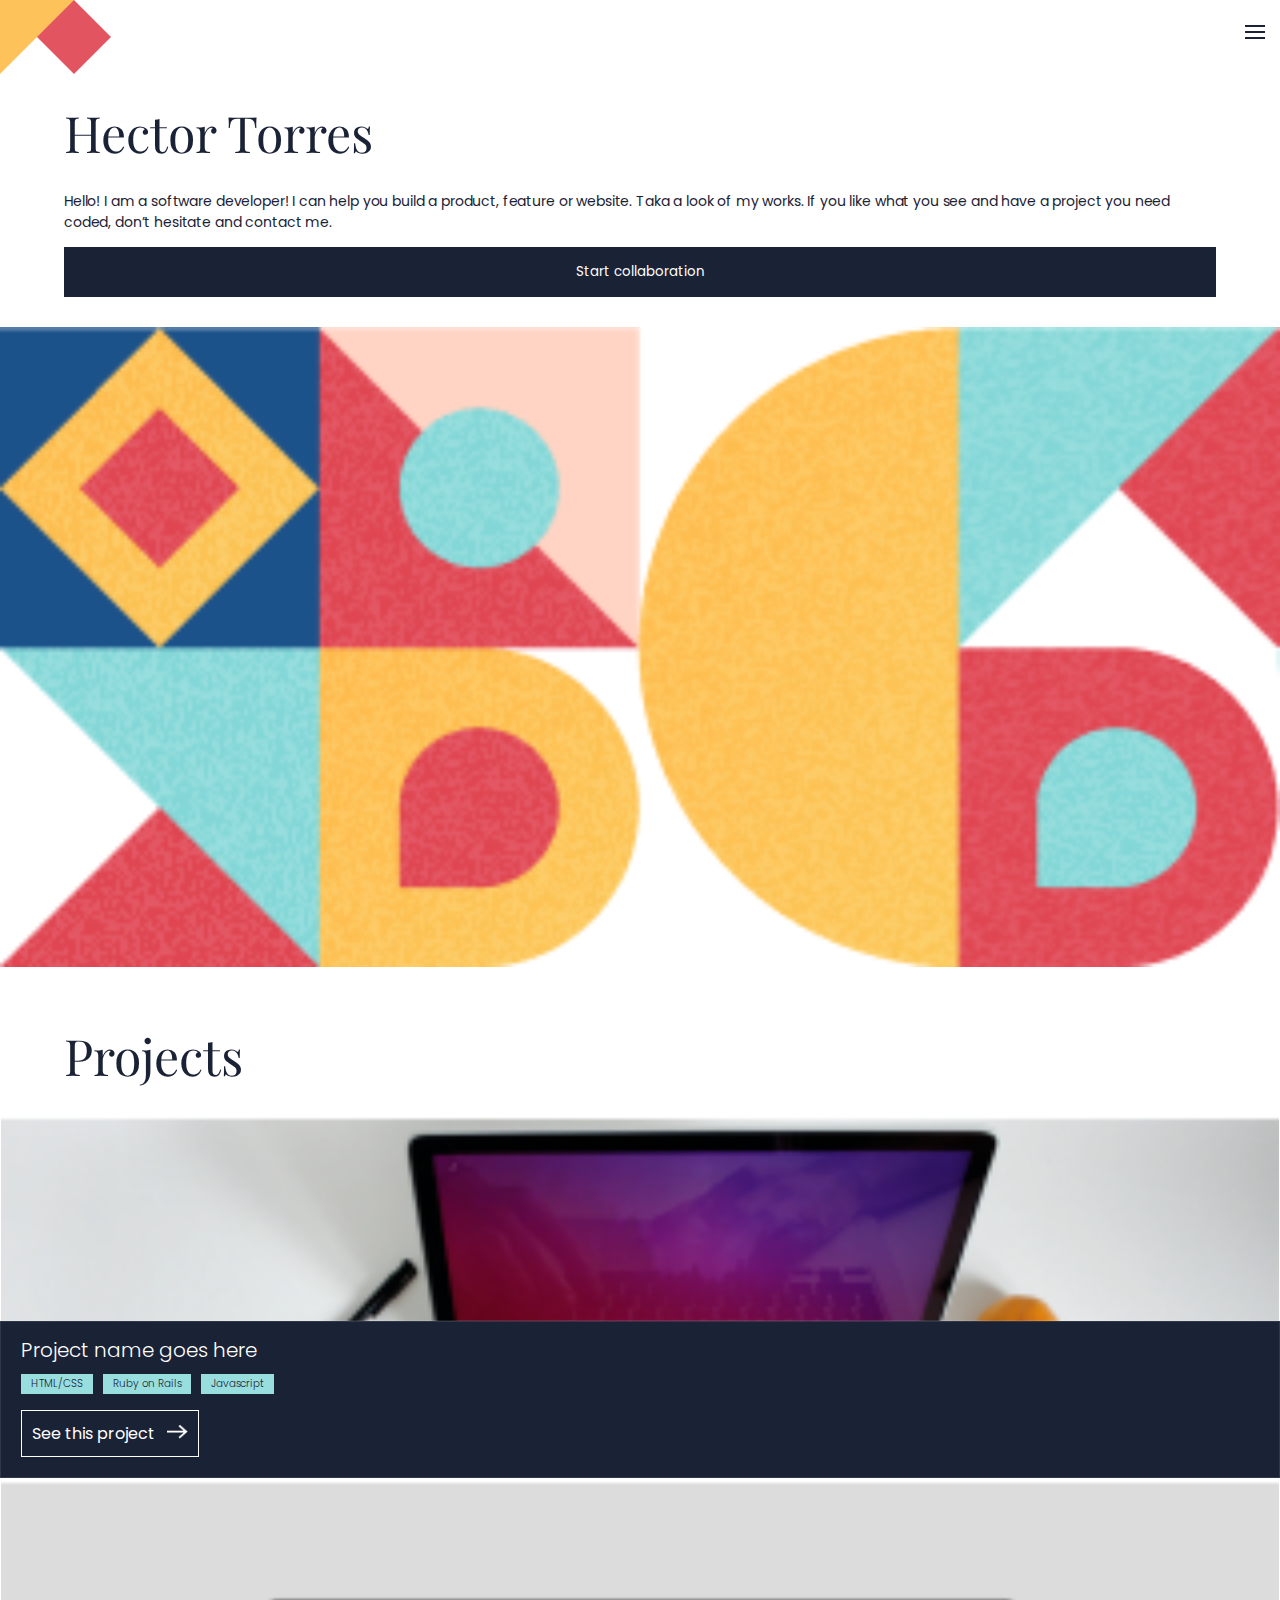
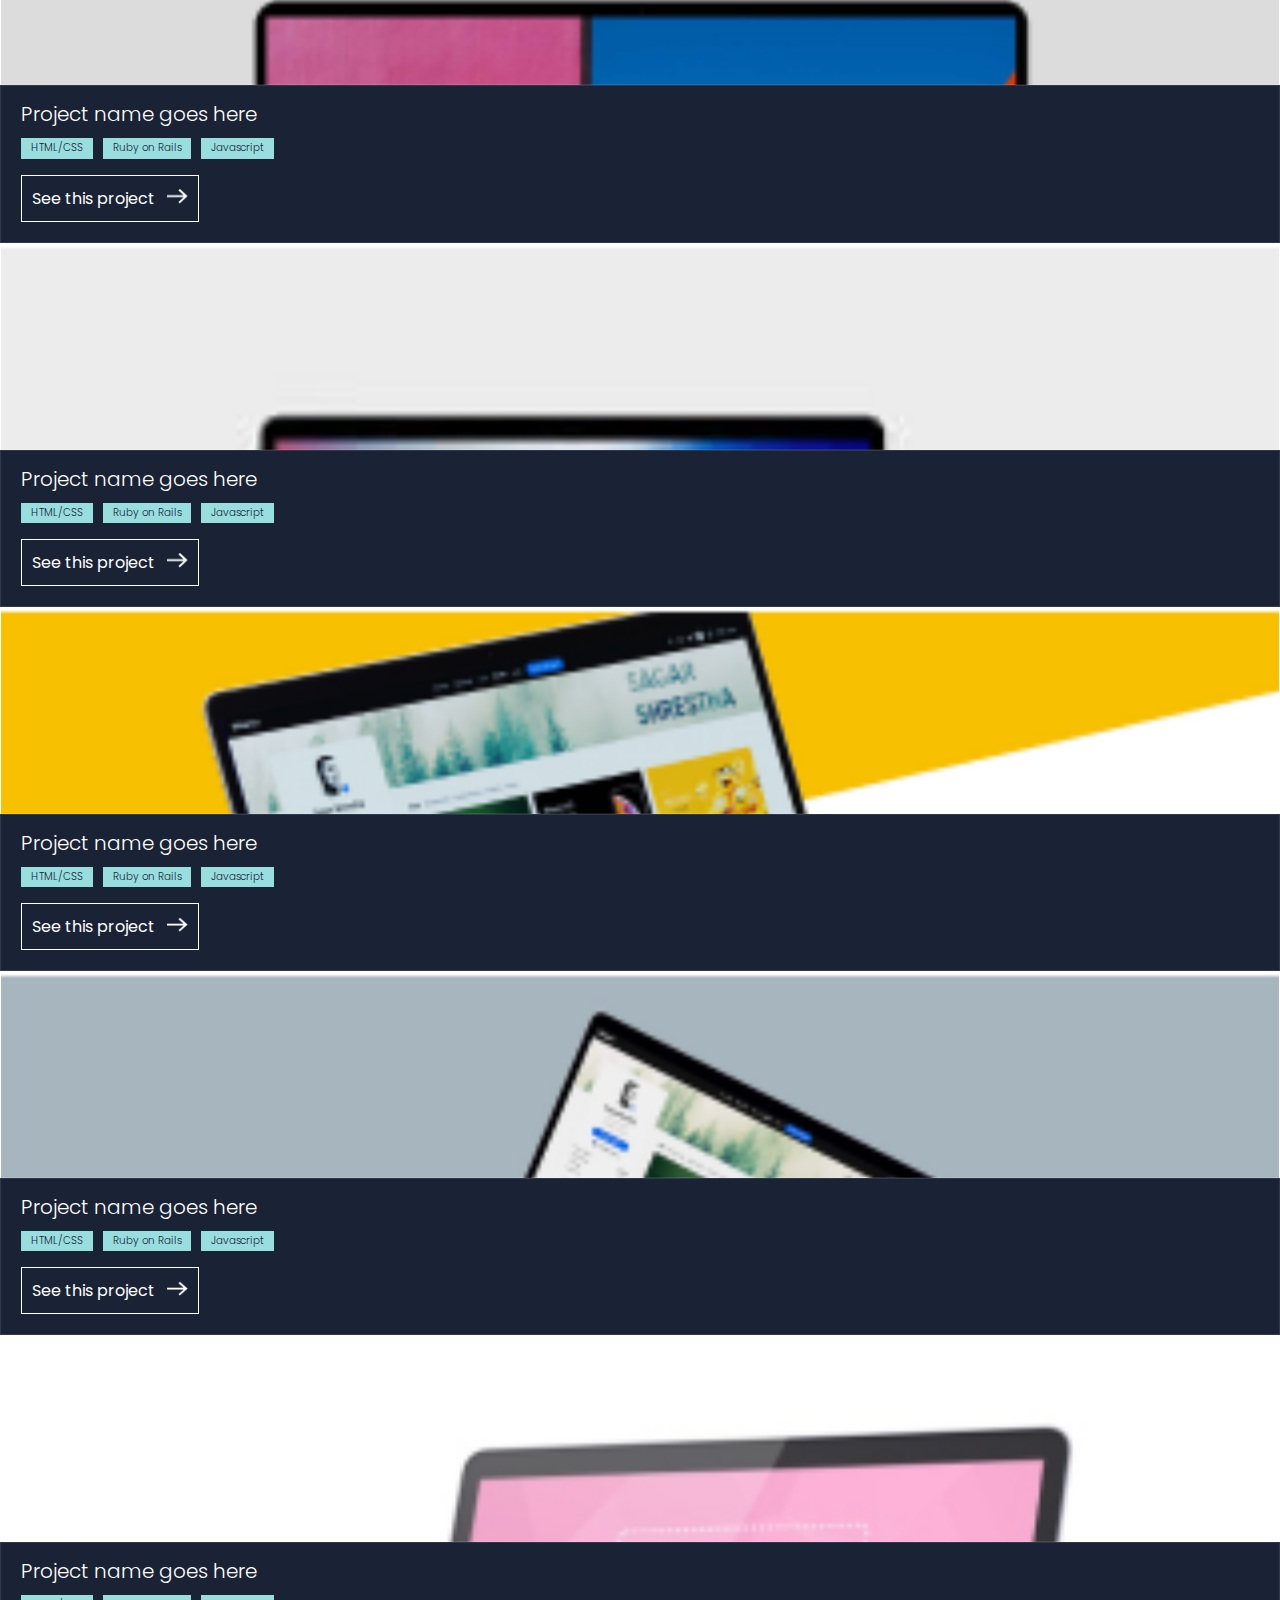
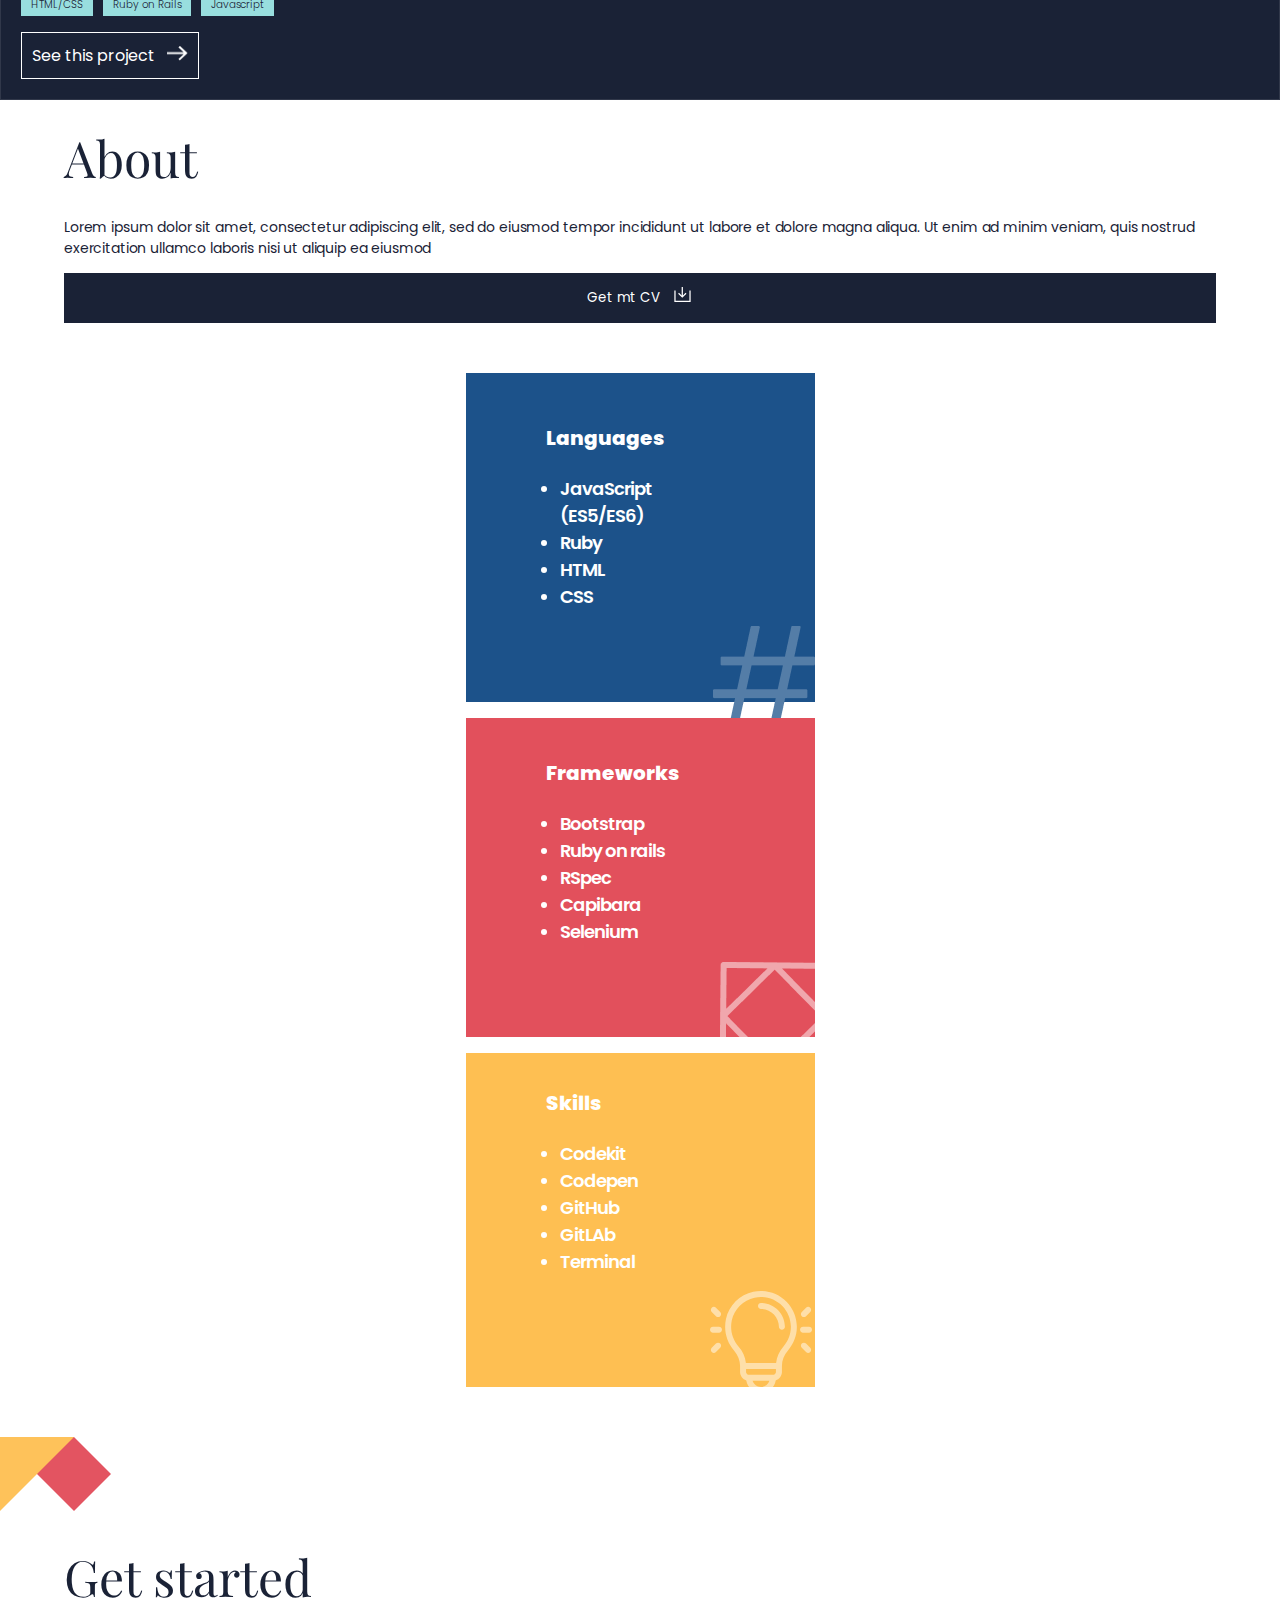
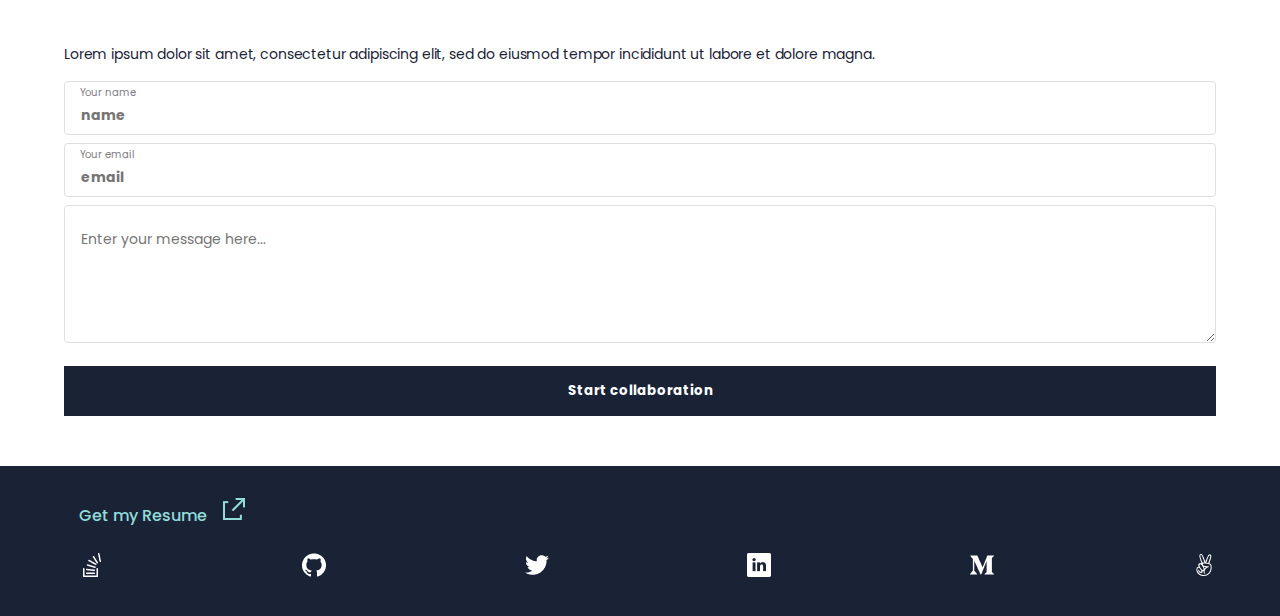
==== commit 2b16c610: "Fix form error" ====
--- a/views/index.html
+++ b/views/index.html
@@ -163,13 +163,13 @@
         </section>
 
     </main>
-    <footer id="footer">
-        <img src="../images/image_geometry_1.png" alt="footer image">
+    <footer class="footer" id="footer">
+        <img class="img-footer" src="../images/image_geometry_1.png" alt="footer image">
         <section class="intro">
             <h2 class="name">Get started</h2>
             <p class="description">Lorem ipsum dolor sit amet, consectetur adipiscing elit, sed do eiusmod tempor
                 incididunt ut labore et dolore magna.</p>
-                <form  action="https://formspree.io/f/01">
+                <form  action="https://formspree.io/f/mpzbqaoe" method="post">
                     <ul class="info">
                         <li class="box">
                             <label class="lblForm" for="name">
--- a/styles/styles.css
+++ b/styles/styles.css
@@ -45,6 +45,10 @@
   border: 0;
 }
 
+.btn:hover {
+  background-color: cyan;
+}
+
 .description {
   font-family: 'Poppins', sans-serif;
   font-style: normal;
@@ -61,7 +65,7 @@
 }
 
 .projects {
-  float: inline-end;
+  display: grid;
 }
 
 .card {
@@ -178,9 +182,10 @@
 }
 
 .about-cards {
-  float: left;
-  margin: 50px;
-  padding-bottom: 50px;
+  display: grid;
+  justify-content: center;
+  row-gap: 16px;
+  margin: 50px 0;
 }
 
 .about-card {
@@ -197,7 +202,6 @@
   padding: 80px;
   padding-top: 50px;
   padding-bottom: 90px;
-  position: :relative;
 }
 
 .about-card2 {
@@ -210,7 +214,6 @@
 
 .about-1 {
   background: #1c528a;
- 
 }
 
 .about-2 {
@@ -255,11 +258,6 @@
   padding-left: 90%;
 }
 
-.img-float{
-   position: relative;
-   bottom: 25px;
-   right: 10px;
-}
 .about-img1 {
   width: 102px;
   height: 102px;
@@ -279,11 +277,97 @@
 }
 
 .about {
-  float: inherit;
-}
-/* this is for float version */
-
-.headline-floats {
-  float: inline-start;
-
-}+  display: flex;
+  flex-direction: column;
+}
+
+.lblForm {
+  font-family: 'Poppins', sans-serif;
+  position: absolute;
+  top: 4px;
+  left: 16px;
+  font-style: normal;
+  font-weight: normal;
+  font-size: 10px;
+  line-height: 15px;
+  letter-spacing: 0;
+  color: #7d7c84;
+}
+
+.info {
+  list-style: none;
+  padding: 0;
+}
+
+.box {
+  position: relative;
+  font-family: 'Poppins', sans-serif;
+  margin-bottom: 8px;
+}
+
+.txtForm {
+  font-family: 'Poppins', sans-serif;
+  background: #fff;
+  border: 1px solid #dfdfe0;
+  box-sizing: border-box;
+  border-radius: 4px;
+  width: 100%;
+  padding: 23px 0 8px 16px;
+  color: #7d7c84;
+  letter-spacing: 0;
+  font-size: 14px;
+}
+
+input {
+  font-weight: bolder;
+}
+
+.footer-socials {
+  margin: 0;
+  margin-top: 50px;
+  height: 118px;
+  padding-top: 32px;
+  background: #1a2236;
+}
+
+.resume {
+  margin-left: 15px;
+  font-family: 'Poppins', sans-serif;
+  font-style: normal;
+  font-weight: 500;
+  font-size: 16px;
+  line-height: 24px;
+  color: #92dcdc;
+  text-decoration: none;
+}
+
+.image-icon {
+  margin-left: 16px;
+}
+
+.intro-center {
+  display: flex;
+  flex-direction: row;
+  align-items: baseline;
+  justify-items: center;
+}
+
+.socials {
+  margin-top: 25px;
+  display: flex;
+  list-style: none;
+  padding: 0;
+  justify-content: space-between;
+}
+
+.footer {
+  display: flex;
+  flex-direction: column;
+}
+
+.img-footer {
+  width: 111px;
+  height: 74.02px;
+  left: 0px;
+  top: 4129px;
+}
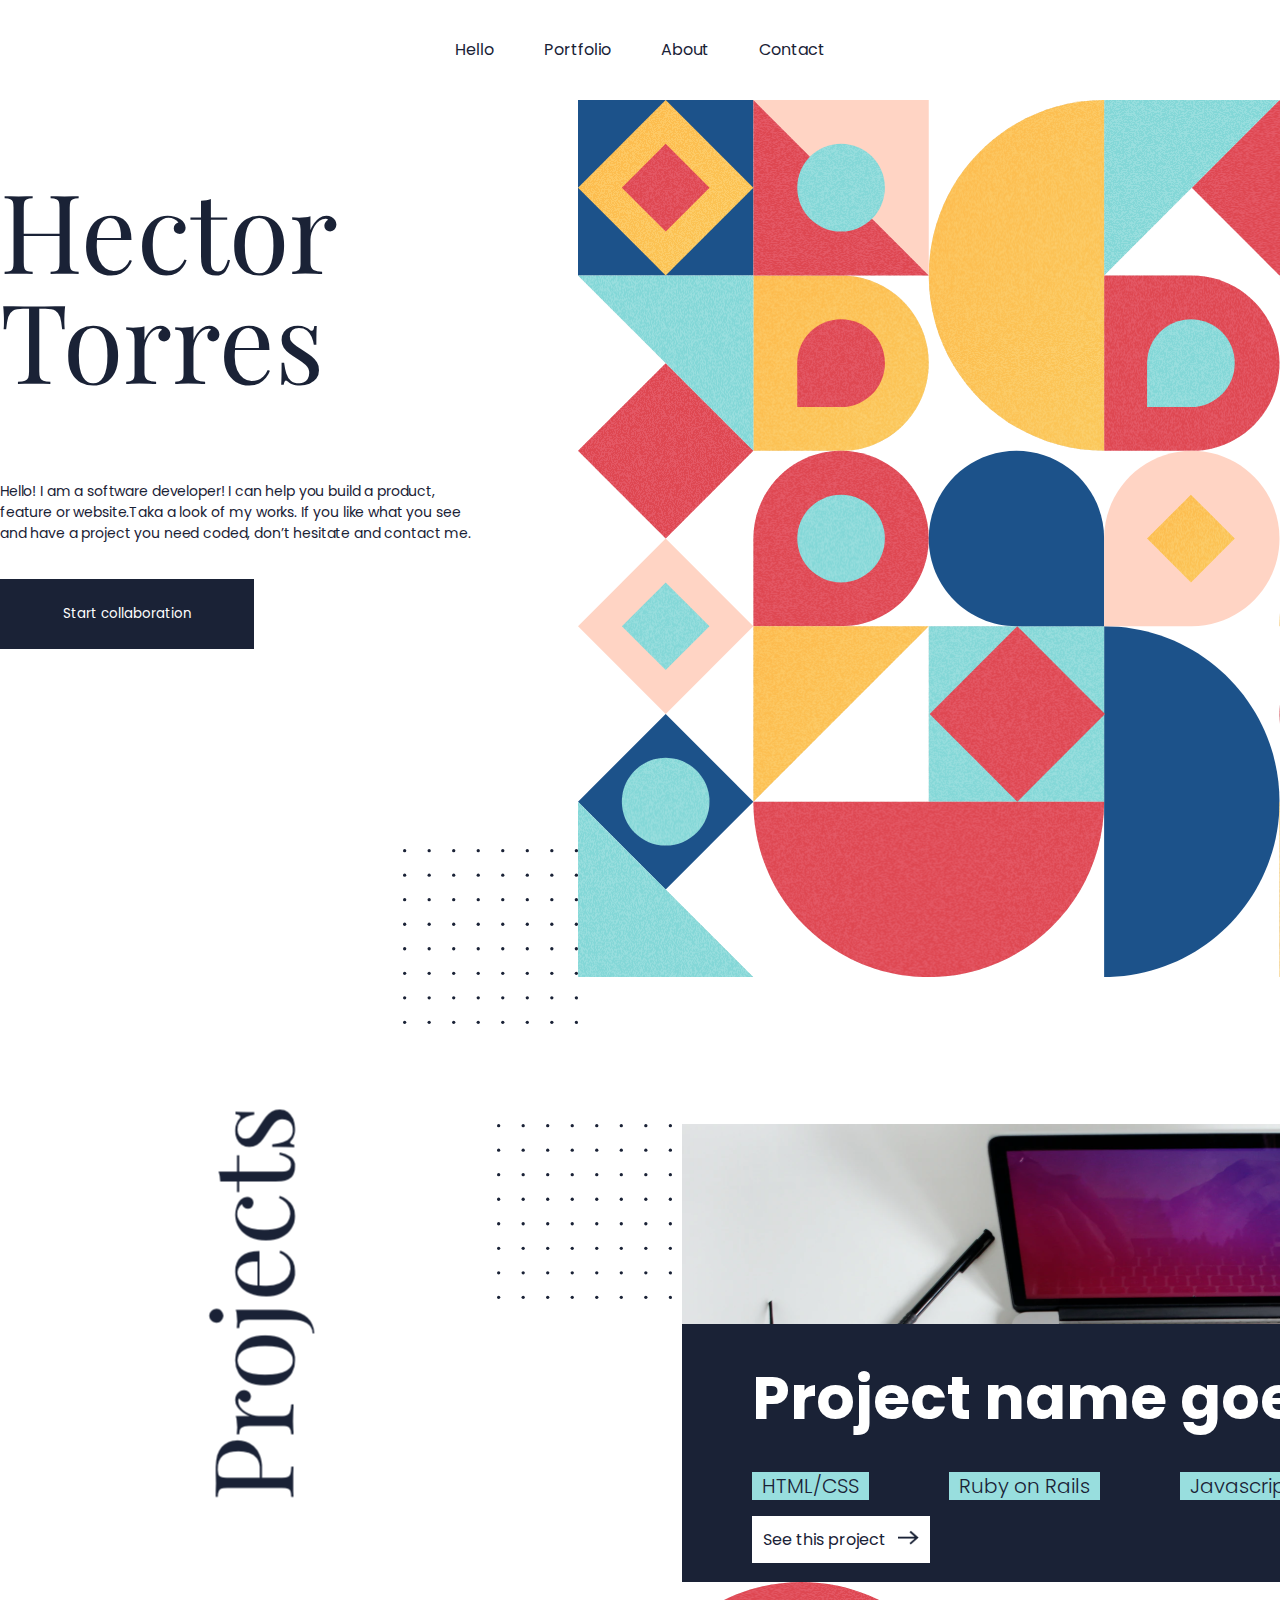
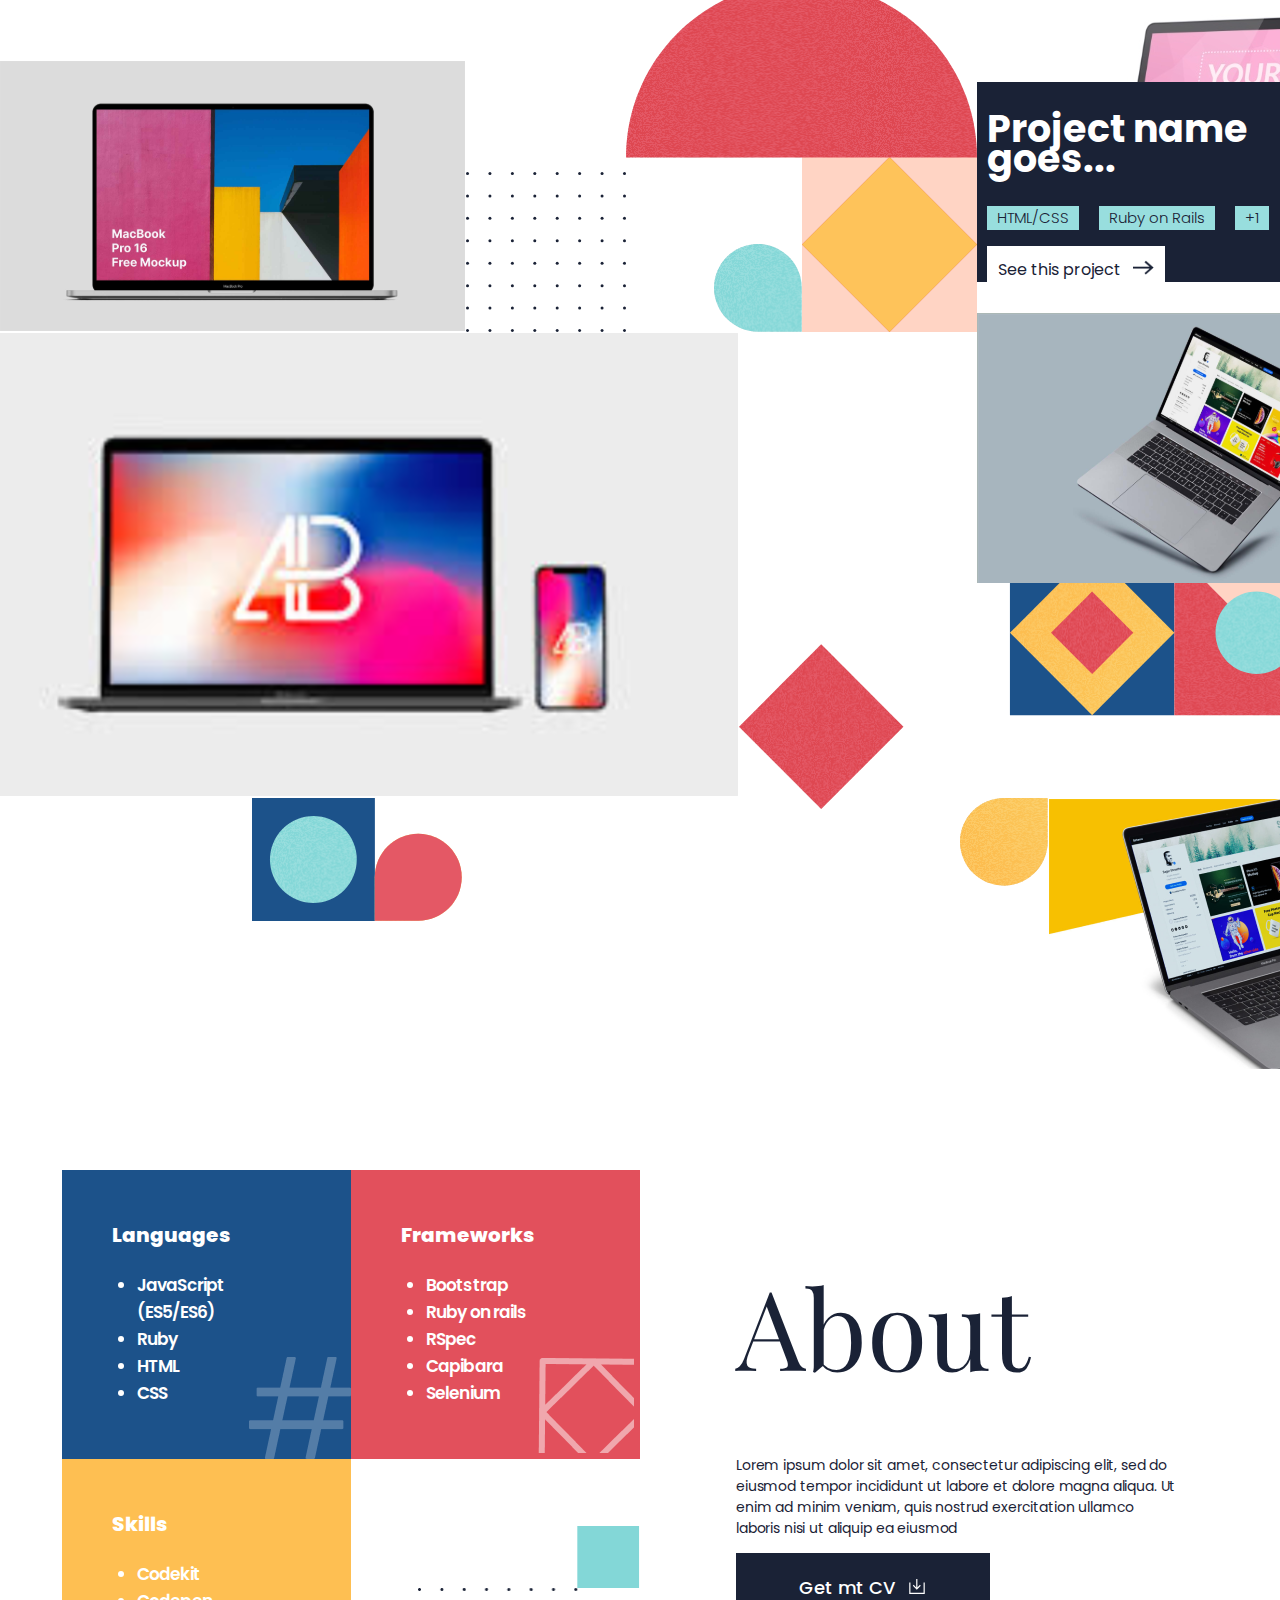
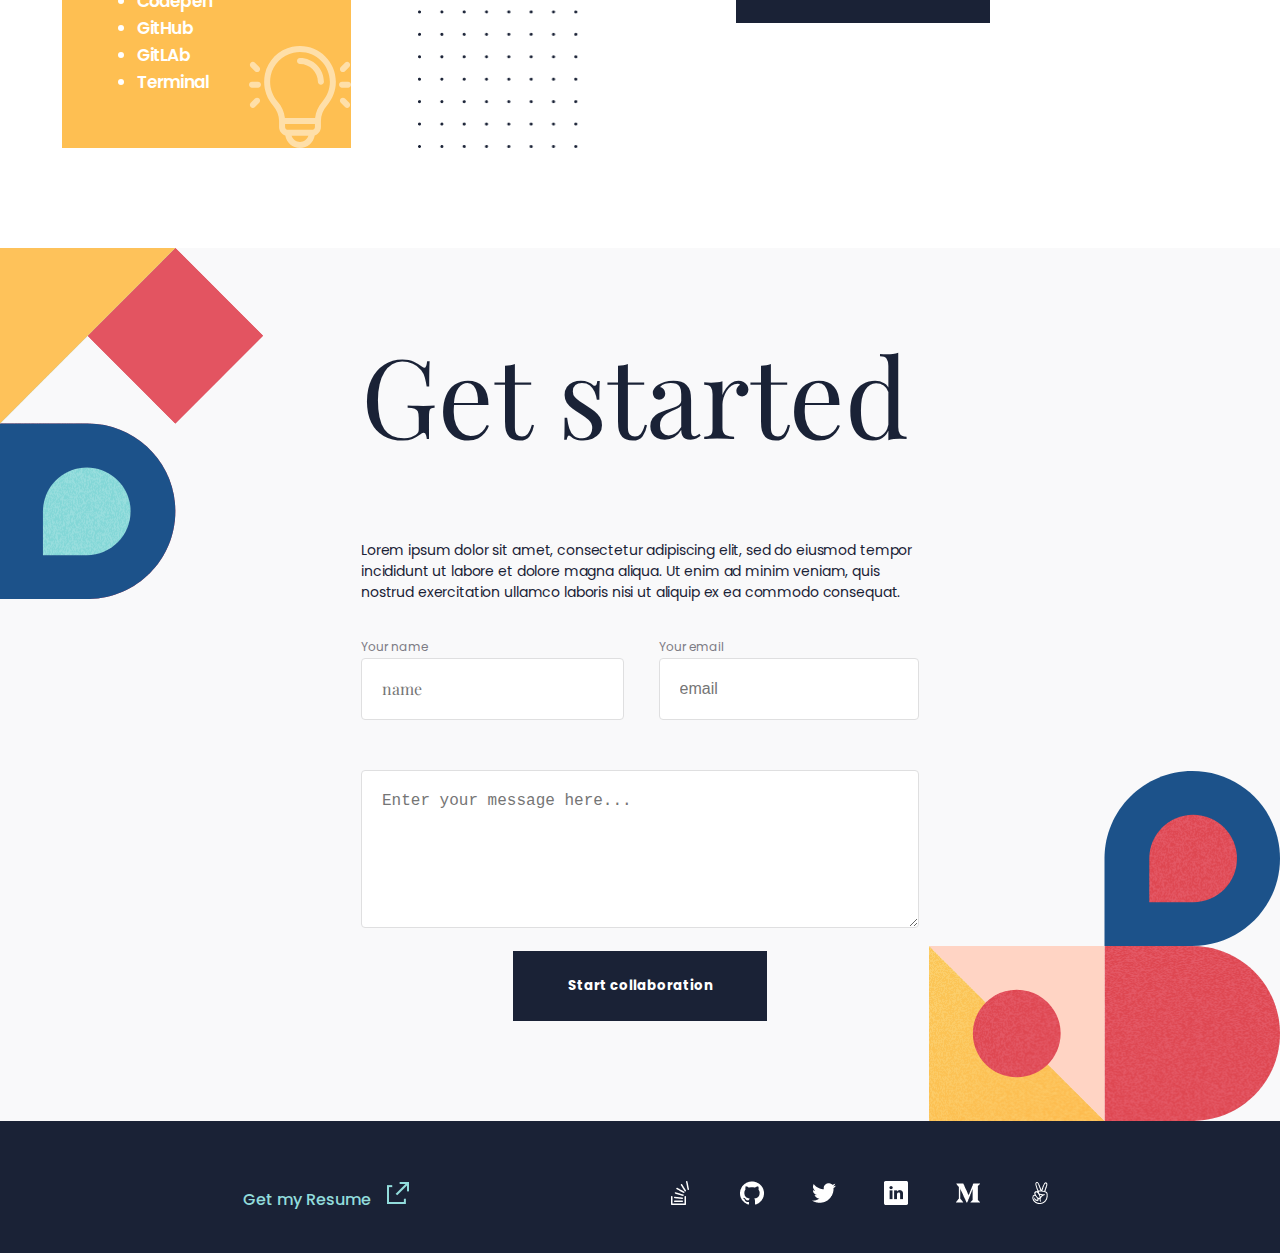
==== commit a2491831: "Finish desktop version" ====
--- a/views/index.html
+++ b/views/index.html
@@ -11,15 +11,23 @@
     <link href="https://fonts.googleapis.com/css2?family=Playfair+Display&family=Poppins&display=swap" rel="stylesheet">
 
 <body>
-    <section class="toolbar">
-        <img src="../images/image_geometry_1.png" alt="navbar image">
-        <nav>
-            <img class="navbar-image" src="../images/ic_menu.svg" alt="navbar menu">
+    <header class="toolbar">
+        <img src="../images/image_geometry_1.png" alt="toolbar image">
+        <img class="navbar-icon" src="../images/ic_menu.svg" alt="navbar menu">
+        <nav class="navbar">
+            <ul class="nav-links">
+                <li><a href="#Hello">Hello</a></li>
+                <li><a href="#Portfolio">Portfolio</a></li>
+                <li><a href="#About">About</a></li>
+                <li><a href="#Contact">Contact</a></li>
+            </ul>
         </nav>
-    </section>
+    </header>
+
 
     <main>
-        <section class="headline ">
+
+        <section class="headline-mobile">
             <section class="intro">
                 <h1 class="name">Hector Torres</h1>
                 <p class="description">Hello! I am a software developer! I can help you build a product, feature or
@@ -32,7 +40,22 @@
             </section>
             <img class="footer-image" src="../images/image_geometry_2.png" alt="footer image">
         </section>
-        <section class="projects">
+
+        <section id="Hello" class="headline">
+            <div class="intro-desktop">
+                <h1 class="name">Hector Torres</h1>
+                <p class="description">Hello! I am a software developer! I can help you build a product, feature or
+                    website.Taka a look of my works. If you like what you see and have a project you need coded, don’t
+                    hesitate and contact
+                    me.</p>
+                <button class="btn" type="button">Start collaboration</button>
+                <img class="dots" src="../images/image_dots.svg" alt="footer image">
+            </div>
+            <img class="img-intro" src="../images/image-geometry_1.svg" alt="footer image">
+        </section>
+
+
+        <section class="projects-mobile">
             <h1 class="name intro"> Projects </h1>
             <article>
                 <section class="project-picture1"></section>
@@ -113,7 +136,104 @@
                 </section>
             </article>
         </section>
-        <section class="about intro">
+
+        <section id="Portfolio" class="projects">
+            <header>
+                <h1 class="name">
+                    Projects
+                </h1>
+                <img class="dots" src="../images/image_dots.svg" alt="footer image">
+                <div class="card-deskotop">
+                    <div class="img-size"></div>
+                    <h2 class="title">Project name goes here</h2>
+                    <ul class="languages">
+                        <li class="lang">HTML/CSS</li>
+                        <li class="lang">Ruby on Rails</li>
+                        <li class="lang">Javascript</li>
+                    </ul>
+                    <a href="#" class="project-link">See this project<img class="link-img" src="../images/Union2.png"
+                            alt="project link"></a>
+                </div>
+            </header>
+            <div class="projects2">
+                <img class="img-left" src="../images/Rectangle_46.svg" alt="project2">
+                <img src="../images/image-geometry_2.svg">
+                <div class="card-deskotop">
+                    <div class="img2"></div>
+                    <h2 class="title">Project name goes...</h2>
+                    <ul class="languages">
+                        <li class="lang">HTML/CSS</li>
+                        <li class="lang">Ruby on Rails</li>
+                        <li class="lang">+1</li>
+                    </ul>
+                    <a href="#" class="project-link">See this project<img class="link-img" src="../images/Union2.png"
+                            alt="project link"></a>
+                    <div class="img3"></div>
+                </div>
+            </div>
+            <div class="projects3">
+                <img class="img4" src="../images/Rectangle_27.svg" alt="project3img">
+                <img class="img5" src="../images/image-geometry_3.svg" alt="project3img2">
+
+            </div>
+            <div class="projects4">
+                <img class="img6" src="../images/image-geometry_5.svg" alt="project4img">
+                <section class="group">
+                    <img class="img7" src="../images/image-geometry_4.svg" alt="project4img2">
+                    <img class="img8" src="../images/Rectangle_47.png" alt="project4img2">
+
+                </section>
+
+            </div>
+        </section>
+
+        <section id="About" class="about">
+            <section class="skills">
+                <div class="card-languages">
+                    <h2>Languages</h2>
+                    <ul>
+                        <li><span>JavaScript (ES5/ES6)</span></li>
+                        <li><span>Ruby</span></li>
+                        <li><span>HTML</span></li>
+                        <li><span>CSS</span></li>
+                    </ul>
+                    <div class="image-languages"></div>
+                </div>
+                <div class="card-frameworks">
+                    <h2>Frameworks</h2>
+                    <ul>
+                        <li><span>Bootstrap</span></li>
+                        <li><span>Ruby on rails</span></li>
+                        <li><span>RSpec</span></li>
+                        <li><span>Capibara</span></li>
+                        <li><span>Selenium</span></li>
+                    </ul>
+                    <div class="image-frameworks"></div>
+                </div>
+                <div class="card-skills">
+                    <h2>Skills</h2>
+                    <ul>
+                        <li><span>Codekit</span></li>
+                        <li><span>Codepen</span></li>
+                        <li><span>GitHub</span></li>
+                        <li><span>GitLAb</span></li>
+                        <li><span>Terminal</span></li>
+                    </ul>
+                    <div class="image-skills"></div>
+                </div>
+                <img class="tealdots" src="../images/image_dots_with_teal.png" alt="dots teal">
+            </section>
+            <article class="about-info">
+                <h1 class="name">About</h1>
+                <p class="description">Lorem ipsum dolor sit amet, consectetur adipiscing elit, sed do eiusmod tempor
+                    incididunt ut labore et dolore magna aliqua. Ut enim ad minim veniam, quis nostrud exercitation
+                    ullamco laboris nisi ut aliquip ea eiusmod</p>
+                <button class="btn" type="button"><span>Get mt CV<img class="link-img" src="../images/ic_download.svg"
+                            alt="project link"></span></button>
+            </article>
+        </section>
+
+        <section class="about-mobile intro">
             <article class="about-intro">
                 <h1 class="name">About</h1>
                 <p class="description">Lorem ipsum dolor sit amet, consectetur adipiscing elit, sed do eiusmod tempor
@@ -162,49 +282,118 @@
             </article>
         </section>
 
+        <section class="visible">
+
+            <section id="Contact" class="started">
+                <div class="info">
+                    <h2 class="name">Get started</h2>
+                    <p class="description">Lorem ipsum dolor sit amet, consectetur adipiscing elit, sed do eiusmod
+                        tempor
+                        incididunt ut labore et dolore magna aliqua. Ut enim ad minim veniam, quis nostrud exercitation
+                        ullamco laboris nisi ut aliquip ex ea commodo consequat. </p>
+                    <form class="form" action="https://formspree.io/f/mpzbqaoe" method="post">
+                        <ul>
+                            <li class="box col1">
+                                <label for="name">
+                                    Your name
+                                </label>
+                                <input id="name" class="name" type="text" name="name" placeholder="name" maxlength="30"
+                                    required>
+                            </li>
+                            <li class="box col2">
+                                <label for="email">
+                                    Your email
+                                </label>
+                                <input id="email" class="email" type="email" name="email" placeholder="email" required>
+                            </li>
+                            <li class="col3">
+                                <textarea class="textarea" name="textarea" cols="30" rows="5" maxlength="500"
+                                    placeholder="Enter your message here..." required></textarea>
+                            </li>
+                        </ul>
+                        <input class="btn" type="submit" value="Start collaboration">
+                    </form>
+                </div>
+                <div class="imgs image1"></div>
+                <div class="imgs image2"></div>
+            </section>
+        </section>
+
     </main>
+
+    <footer class="footer-desktop">
+        <div class="footer-box border">
+            <a class="resume" href="#">Get my Resume<img class="image-icon" src="../images/ic_link_teal.png"
+                    alt="resume link"></a>
+            <ul class="socials">
+                <li><a class="social" href="#"><img class="image-icon" src="../images/ic_stackoverflow.png"
+                            alt="link stackoverflow"></a></li>
+                <li><a class="social" href="#"><img class="image-icon" src="../images/ic_github.png"
+                            alt="link GitHub"></a></li>
+                <li><a class="social" href="#"><img class="image-icon" src="../images/ic_twitter.png"
+                            alt="link Twitter"></a>
+                </li>
+                <li><a class="social" href="#"><img class="image-icon" src="../images/ic_linkedin.png"
+                            alt="link Linkedin"></a>
+                </li>
+                <li><a class="social" href="#"><img class="image-icon" src="../images/ic_medium.png"
+                            alt="link Medium"></a></li>
+                <li><a class="social" href="#"><img class="image-icon" src="../images/ic_angellist.png"
+                            alt="link anglelist"></a></li>
+            </ul>
+        </div>
+    </footer>
+
     <footer class="footer" id="footer">
         <img class="img-footer" src="../images/image_geometry_1.png" alt="footer image">
         <section class="intro">
             <h2 class="name">Get started</h2>
             <p class="description">Lorem ipsum dolor sit amet, consectetur adipiscing elit, sed do eiusmod tempor
                 incididunt ut labore et dolore magna.</p>
-                <form  action="https://formspree.io/f/mpzbqaoe" method="post">
-                    <ul class="info">
-                        <li class="box">
-                            <label class="lblForm" for="name">
-                                Your name
-                            </label>
-                            <input id="name" type="text" name="Username" placeholder="name" maxlength="30" class="txtForm" required>
-                        </li>
-                        <li class="box">
-                            <label class="lblForm" for="name">
-                                Your email
-                            </label>
-                            <input id="email" type="email" name="email" placeholder="email" class="txtForm" required>
-                        </li>
-                        <li class="box">
-                            <textarea class="txtForm" name="textarea" cols="30" rows="5" maxlength="500"
-                                placeholder="Enter your message here..." required></textarea>
-                        </li>
-                    </ul>
-                    <input class="btn" type="submit" value="Start collaboration">
-                </form>
-            </section>
-            <section id="socials" class="footer-socials" >
-                <div class="intro">
-                    <a class="resume" href="#">Get my Resume<img class="image-icon" src="../images/ic_link_teal.png" alt="resume link"></a>
-                    <ul class="socials">
-                        <li><a class="social" href="#"><img class="image-icon" src="../images/ic_stackoverflow.png" alt="link stackoverflow"></a></li>
-                        <li><a class="social" href="#"><img class="image-icon" src="../images/ic_github.png" alt="link GitHub"></a></li>
-                        <li><a class="social" href="#"><img class="image-icon" src="../images/ic_twitter.png" alt="link Twitter"></a></li>
-                        <li><a class="social" href="#"><img class="image-icon" src="../images/ic_linkedin.png" alt="link Linkedin"></a></li>
-                        <li><a class="social" href="#"><img class="image-icon" src="../images/ic_medium.png" alt="link Medium"></a></li>
-                        <li><a class="social" href="#"><img class="image-icon" src="../images/ic_angellist.png" alt="link anglelist"></a></li>
-
-                    </ul>
-                </div>
-            </section>
+            <form action="https://formspree.io/f/mpzbqaoe" method="POST">
+                <ul class="info">
+                    <li class="box">
+                        <label class="lblForm" for="name">
+                            Your name
+                        </label>
+                        <input id="name" type="text" name="Username" placeholder="name" maxlength="30" class="txtForm"
+                            required>
+                    </li>
+                    <li class="box">
+                        <label class="lblForm" for="name">
+                            Your email
+                        </label>
+                        <input id="email" type="email" name="email" placeholder="email" class="txtForm" required>
+                    </li>
+                    <li class="box">
+                        <textarea class="txtForm" name="textarea" cols="30" rows="5" maxlength="500"
+                            placeholder="Enter your message here..." required></textarea>
+                    </li>
+                </ul>
+                <input class="btn" type="submit" value="Start collaboration">
+            </form>
+        </section>
+        <section id="socials" class="footer-socials">
+            <div class="intro">
+                <a class="resume" href="#">Get my Resume<img class="image-icon" src="../images/ic_link_teal.png"
+                        alt="resume link"></a>
+                <ul class="socials">
+                    <li><a class="social" href="#"><img class="image-icon" src="../images/ic_stackoverflow.png"
+                                alt="link stackoverflow"></a></li>
+                    <li><a class="social" href="#"><img class="image-icon" src="../images/ic_github.png"
+                                alt="link GitHub"></a></li>
+                    <li><a class="social" href="#"><img class="image-icon" src="../images/ic_twitter.png"
+                                alt="link Twitter"></a></li>
+                    <li><a class="social" href="#"><img class="image-icon" src="../images/ic_linkedin.png"
+                                alt="link Linkedin"></a></li>
+                    <li><a class="social" href="#"><img class="image-icon" src="../images/ic_medium.png"
+                                alt="link Medium"></a></li>
+                    <li><a class="social" href="#"><img class="image-icon" src="../images/ic_angellist.png"
+                                alt="link anglelist"></a></li>
+
+                </ul>
+            </div>
+        </section>
     </footer>
 
 </body>
--- a/styles/styles.css
+++ b/styles/styles.css
@@ -1,21 +1,347 @@
 body {
   margin: 0;
-}
+  font-family: "Poppins", Arial, Helvetica, sans-serif;
+}
+
+
 
 .toolbar {
   display: flex;
   justify-content: space-between;
+}
+
+
+.toolbar .navbar-icon {
+  margin-right: 16px;
+}
+
+@media (min-width: 992px) {
+  .toolbar img {
+    display: none;
+  }
+}
+
+.toolbar .navbar {
+  display: none;
+  position: fixed;
+  width: 100%;
+  height: 100vh;
+  background-color: #fff;
+}
+
+@media (min-width: 992px) {
+  .toolbar .navbar {
+    display: block;
+    height: 100px;
+  }
+}
+
+@media (min-width: 992px) {
+  .headline-mobile {
+    display: none;
+  }
+
+  .headline-mobile .intro {
+    display: none;
+  }
+  
+  .headline-mobile .footer-image {
+    display: none;
+  }
+}
+
+.headline {
+  display: none;
+}
+
+@media (min-width: 992px) {
+  .headline {
+    display: flex;
+    flex-direction: row;
+    justify-content: center;
+    margin-top: 100px;
+  }
+
+  .headline .intro-desktop {
+    display: flex;
+    flex-direction: column;
+    justify-content: flex-end;
+  }
+
+  .headline .intro-desktop .description {
+    width: 484px;
+    height: 84px;
+  }
+
+  .headline .intro-desktop .btn {
+    width: 254px;
+    height: 70px;
+  }
+
+  .headline .intro-desktop .dots {
+    padding-top: 200px;
+    width: 175px;
+    height: 175px;
+  }
+
+  .headline .intro-desktop .name {
+    font-size: 110px;
+  }
+}
+
+.dots {
+  display: none;
+  width: 175px;
+  height: 175px;
+  align-self: flex-end;
+}
+
+@media (min-width: 992px) {
+  .dots {
+    display: block;
+  }
+}
+
+.img-intro {
+  display: none;
+  width: 702px;
+  height: 877px;
+}
+
+@media (min-width: 992px) {
+  .img-intro {
+    display: block;
+  }
+}
+
+.toolbar .navbar .nav-links {
+  list-style: none;
   padding: 0;
-}
-
-.navbar-image {
-  margin-right: 15px;
-  margin-top: 70%;
-  width: 20px;
-  height: 14px;
-}
-
-.headline {
+  width: 100%;
+  font-size: 16px;
+  font-style: normal;
+  font-weight: 400;
+  line-height: 48px;
+  letter-spacing: 0;
+  text-align: center;
+}
+
+.toolbar .navbar .nav-links a {
+  text-decoration: none;
+  color: #1a2236;
+}
+
+@media (min-width: 992px) {
+  .toolbar .navbar .nav-links {
+    height: 100%;
+    display: flex;
+    justify-content: center;
+    align-items: center;
+    gap: 50px;
+    margin: 0;
+  }
+}
+
+.projects {
+  display: none;
+}
+
+@media (min-width: 992px) {
+  .projects {
+    display: block;
+    margin-top: 100px;
+  }
+
+  .projects header{
+    display: flex;
+    flex-direction: row;
+    align-items: flex-start;
+  }
+
+  .projects .name  {
+    padding-right: 100px;
+    transform: rotate(-90deg);
+    font-size: 110px;
+  }
+
+  .projects .dots  {
+    padding-bottom: 110px;
+    align-self: baseline;
+  }
+
+  .projects .card-deskotop .img-size  {
+    background-image: url(../images/Rectangle_21.svg);
+    width: 960px;
+    height: 200px;
+  }
+
+  .projects .card-deskotop .img2  {
+    background-image: url(../images/Rectangle_25.svg);
+    background-repeat: no-repeat;
+    width: 100%;
+    height: 100px;
+    background-color: #fff;
+  }
+
+  .projects .card-deskotop .img3  {
+    background-image: url(../images/Rectangle_26.svg);
+    background-repeat: no-repeat;
+    width: 100%;
+    margin-left: 0px;
+    margin-top: 20px;
+    height: 270px;
+    background-color: #a7b5b3;
+  }
+  .projects .card-deskotop {
+    background-repeat: no-repeat;
+    background-color: #1a2236;
+    backdrop-filter: blur(1px);
+    width: 960px;
+    height: 458px;
+    margin-left: 10px;
+  }
+
+  .projects2 .card-deskotop {
+    background-repeat: no-repeat;
+    background-color: #1a2236;
+    backdrop-filter: blur(1px);
+    width: 400px;
+    height: 300px;
+    margin-left: 0px;
+    flex-direction: column;
+  }
+
+  .projects .card-deskotop .title {
+    font-family: "Poppins", Arial, Helvetica, sans-serif;
+    margin-left: 70px;
+    font-style: normal;
+    font-weight: bold;
+    font-size: 60px;
+    line-height: 80%;
+    color: #fff;
+  }
+
+  .projects .card-deskotop .languages {
+    margin-left: 70px;
+    list-style-type: none;
+    display: flex;
+    padding: 0;
+    gap: 20px;
+    justify-content: start;
+  }
+
+  .projects .card-deskotop .lang {
+    font-family: 'Poppins', sans-serif;
+    background-color: #98dede;
+    padding: 6px 10px;
+    font-style: normal;
+    font-weight: 300;
+    font-size: 20px;
+    line-height: 80%;
+    color: #1a2236;
+    margin-left: 60px;
+  }
+
+  .projects .card-deskotop a {
+    margin-left: 70px;
+    background-color: #fff;
+    color: #1a2236;
+  }
+
+  .projects .projects2 {
+    display: flex;
+    justify-content: center;
+  }
+
+  .projects .projects2 .img-left {
+    display: flex;
+    align-self: end;
+    width: 489px;
+  }
+
+  .projects2 .card-deskotop .title {
+    font-family: "Poppins", Arial, Helvetica, sans-serif;
+    margin-left: 10px;
+    font-style: normal;
+    font-weight: bold;
+    font-size: 38px;
+    line-height: 80%;
+    color: #fff;
+  }
+
+  .projects2 .card-deskotop .lang {
+    font-family: 'Poppins', sans-serif;
+    background-color: #98dede;
+    padding: 6px 10px;
+    font-style: normal;
+    font-weight: 300;
+    font-size: 15px;
+    line-height: 80%;
+    color: #1a2236;
+    margin-left: 0px;
+  }
+
+  .projects .card-deskotop .languages {
+    margin-left: 10px;
+    list-style-type: none;
+    display: flex;
+    padding: 0;
+    gap: 20px;
+    justify-content: start;
+  }
+
+  .projects2 .card-deskotop a {
+    margin-left: 10px;
+    background-color: #fff;
+    color: #1a2236;
+  }
+
+  .projects .projects3 {
+    display: flex;
+    justify-content: center;
+  }
+
+  .projects .projects3 .img4  {
+    width: 800px;
+    height: 465px;
+  }
+  .projects .projects3 .img5  {
+    width: 600px;
+    height: 275.42px;
+    margin-top: 210px;
+  }
+
+  .projects .projects4 {
+    margin-top: -20px;
+    display: flex;
+    justify-content: flex-start;
+    align-content: center;
+    align-items: flex-start;
+  }
+
+  .projects .projects4 .group  {
+    display: flex;
+    align-items: flex-start;
+    margin-right: 10px;
+  }
+
+  .projects .projects4 .img6  {
+    width: 211.7px;
+    height: 124.04px;
+    align-content: flex-start;
+    margin-left: 252px;
+    margin-right: 498px;
+  }
+
+  .projects .projects4 .img7  {
+  }
+
+  .projects .projects4 .img8  {
+  }
+
+}
+
+.headline-mobile {
   display: flex;
   flex-direction: column;
 }
@@ -42,7 +368,7 @@
   text-align: center;
   color: #fff;
   height: 50px;
-  border: 0;
+  border: 1px solid #1a2236;
 }
 
 .btn:hover {
@@ -64,9 +390,19 @@
   margin: 30px 0;
 }
 
-.projects {
-  display: grid;
-}
+
+@media (min-width: 992px) {
+  .projects-mobile {
+    display: none;
+  }
+
+  .projects-mobile article {
+    display: none;
+  }
+  
+}
+
+
 
 .card {
   background-color: #1a2236;
@@ -276,11 +612,17 @@
   padding-left: 164px;
 }
 
-.about {
-  display: flex;
-  flex-direction: column;
-}
-
+
+@media (min-width: 992px) {
+  .about-mobile {
+    display: none;
+  }
+
+  .about-mobile article {
+    display: none;
+  }
+  
+}
 .lblForm {
   font-family: 'Poppins', sans-serif;
   position: absolute;
@@ -365,9 +707,360 @@
   flex-direction: column;
 }
 
+@media (min-width: 992px) {
+  .footer {
+    display: none;
+  }
+
+  .footer img {
+    display: none;
+  }
+
+  .footer section {
+    display: none;
+  }
+  
+}
+
 .img-footer {
   width: 111px;
   height: 74.02px;
-  left: 0px;
   top: 4129px;
 }
+
+.btn span {
+  font-weight: 500;
+  font-style: normal;
+  font-size: 18px;
+  line-height: 24px;
+  text-align: center;
+  color: #fff;
+}
+
+.btn:hover {
+  background-color: #fff;
+  color: #1a2236;
+}
+
+.btn:hover span {
+  color: #1a2236;
+}
+
+.btn:focus {
+  border: 2px solid #1a2236;
+  background-color: #fff;
+}
+
+.btn:focus span {
+  color: #1a2236;
+}
+
+
+@media (min-width: 992px) {
+  .about {
+    display: flex;
+    flex-direction: row;
+    justify-content: flex-end;
+    margin-top: 100px;
+  }
+
+  .about .skills {
+    display: grid;
+    justify-content: center;
+    row-gap: 16px;
+    grid-template-columns: 50% 50%;
+    row-gap: 0;
+  }
+
+  .about .skills .card-languages {
+    position: relative;
+    width: 189px;
+    height: 189px;
+    padding: 50px;
+    background: #1c528a;
+  }
+
+  .about .skills .card-frameworks {
+    position: relative;
+    width: 189px;
+    height: 189px;
+    padding: 50px;
+    background: #e2505c;
+  }
+
+  .about .skills ul {
+    padding: 0;
+    margin: 0 25px;
+  }
+
+  .about .skills h2 {
+    margin: 0;
+    font-style: normal;
+    font-weight: 800;
+    font-size: 20px;
+    line-height: 30px;
+    margin-bottom: 22px;
+    color: #fff;
+  }
+
+  .about .skills .card-skills {
+    position: relative;
+    width: 189px;
+    height: 189px;
+    padding: 50px;
+    background: #febf52;
+  }
+
+  .about .skills .card-languages .image-languages{
+    background-image: url(../images/num.png);
+    top: calc(100% - 102px);
+    left: calc(100% - 102px);
+    position: absolute;
+    height: 102px;
+    width: 102px;
+    background-repeat: no-repeat;
+  }
+
+  .about .skills .tealdots {
+    height: 222px;
+    width: 222.0195617676px;
+    justify-self: flex-end;
+    align-self: flex-end;
+  }
+
+  .about .skills .card-frameworks .image-frameworks{
+    background-image: url(../images/Group_18.png);
+    top: calc(100% - 102px);
+    left: calc(100% - 102px);
+    position: absolute;
+    height: 102px;
+    width: 102px;
+    background-repeat: no-repeat;
+  }
+
+  .about .skills .card-skills .image-skills{
+    background-image: url(../images/ic_skills.svg);
+    top: calc(100% - 102px);
+    left: calc(100% - 102px);
+    position: absolute;
+    height: 102px;
+    width: 102px;
+    background-repeat: no-repeat;
+  }
+
+  .about .skills ul li {
+    font-style: normal;
+    font-weight: 600;
+    font-size: 17px;
+    line-height: 27px;
+    letter-spacing: -0.0525em;
+    color: #fff;
+  }
+
+  .about .about-info {
+    display: block;
+    width: calc(50% - 96px);
+    padding-top: 28px;
+    padding-left: 96px;
+  }
+
+  .about .name {
+    font-size: 110px;
+  }
+
+  .about .description {
+    width: 446px;
+    height: 84px;
+  }
+
+  .about .btn {
+    width: 254px;
+    height: 70px;
+  }
+
+  .about article{
+    display: block;
+  }
+  .about section{
+    display: block;
+  }
+
+}
+
+@media (min-width: 992px) {
+  .started {
+    position: relative;
+    background: #f9f9fa;
+    display: flex;
+    flex-direction: column;
+    align-items: center;
+    margin-top: 100px;
+  }
+  .visible{
+    display: block;
+  }
+  .started .info {
+    width: 558px;
+  }
+
+  .started h2 {
+    font-size: 110px;
+  }
+
+  .started .description {
+    font-family: Poppins;
+    font-style: normal;
+    font-weight: normal;
+    font-size: 14px;
+    line-height: 21px;
+    letter-spacing: -0.01em; 
+    color: #1A2236;
+  }
+
+  .started .info .form {
+    display: flex;
+    flex-direction: column;
+  }
+
+  .started .info .form ul li input, .started .info .form ul li textarea {
+    font-size: 16px;
+    padding: 18px 0 18px 20px;
+    font-weight: 400;
+    line-height: 24px;
+    color: #1a2236;
+    background: #fff;
+    border: 1px solid #dfdfe0;
+    box-sizing: border-box;
+    border-radius: 4px;
+    width: 100%;
+    letter-spacing: 0;
+  }
+
+  .started .info .form ul {
+    display: grid;
+    column-gap: 35px;
+    row-gap: 42px;
+    list-style: none;
+    padding: 0;
+  }
+  .started .info .form .col1 {
+    grid-row: 1;
+    grid-column: 1;
+  }
+
+  .started .info .form .col2 {
+    grid-row: 1;
+    grid-column: 2;
+  }
+
+  .started .info .form .col3 {
+    grid-row: 2;
+    grid-column: 1 /  span 2;
+  }
+
+  .started .info .form .box {
+    position: relative;
+    margin-bottom: 8px;
+    display: list-item;
+  }
+
+  .started .info .form .box label {
+    position: static;
+    font-size: 12px;
+    font-weight: 400;
+    line-height: 18px;
+    letter-spacing: 0;
+    color: #7d7c84;
+  }
+
+  .started .btn {
+    width: 254px;
+    height: 70px;
+    align-self: center;
+    margin-bottom: 100px;
+  }
+}
+.about article{
+  display: none;
+}
+.about section{
+  display: none;
+}
+
+@media (min-width: 992px) {
+  .started .image1 {
+    display: block;
+  }
+  .started .image2 {
+    display: block;
+  }
+}
+
+@media (max-width: 992px) {
+  .visible {
+    display: none;
+  }
+  .footer-desktop {
+    display: none;
+  }
+}
+
+.started .image1 {
+  position: absolute;
+  top: 0;
+  left: 0;
+  height: 350.8358154297px;
+  width: 263.0625px;
+  background-image: url(../images/image-geometry_6.svg);
+}
+
+.started .image2 {
+  position: absolute;
+  top: calc(100% - 350.8358154297px);
+  left: calc(100% - 350.75px);
+  height: 350.8358154297px;
+  width: 350.75px;
+  background-image: url(../images/image-geometry_7.svg);
+}
+
+@media (min-width: 992px) {
+
+  .footer-desktop {
+    background: #1a2236;
+    margin: 0;
+    height: 100px;
+    padding-top: 32px;
+  }
+  .footer-box {
+    display: flex;
+    flex-direction: row;
+    justify-content: space-evenly;
+    align-items: center;
+    gap: 15px;
+    width: 100%;
+  }
+  
+  .footer-box .socials {
+    gap: 32px;
+    color: #fff;
+    font-size: 25px;
+    display: flex;
+    list-style: none;
+    padding: 0;
+    justify-content: space-between;
+  }
+
+  .footer-box .resume .link-image {
+    margin-left: 16px;
+  }
+
+  .footer-box .resume {
+    font-style: normal;
+    font-weight: 500;
+    font-size: 16px;
+    line-height: 24px;
+    color: #92dcdc;
+    text-decoration: none;
+  }
+}
+
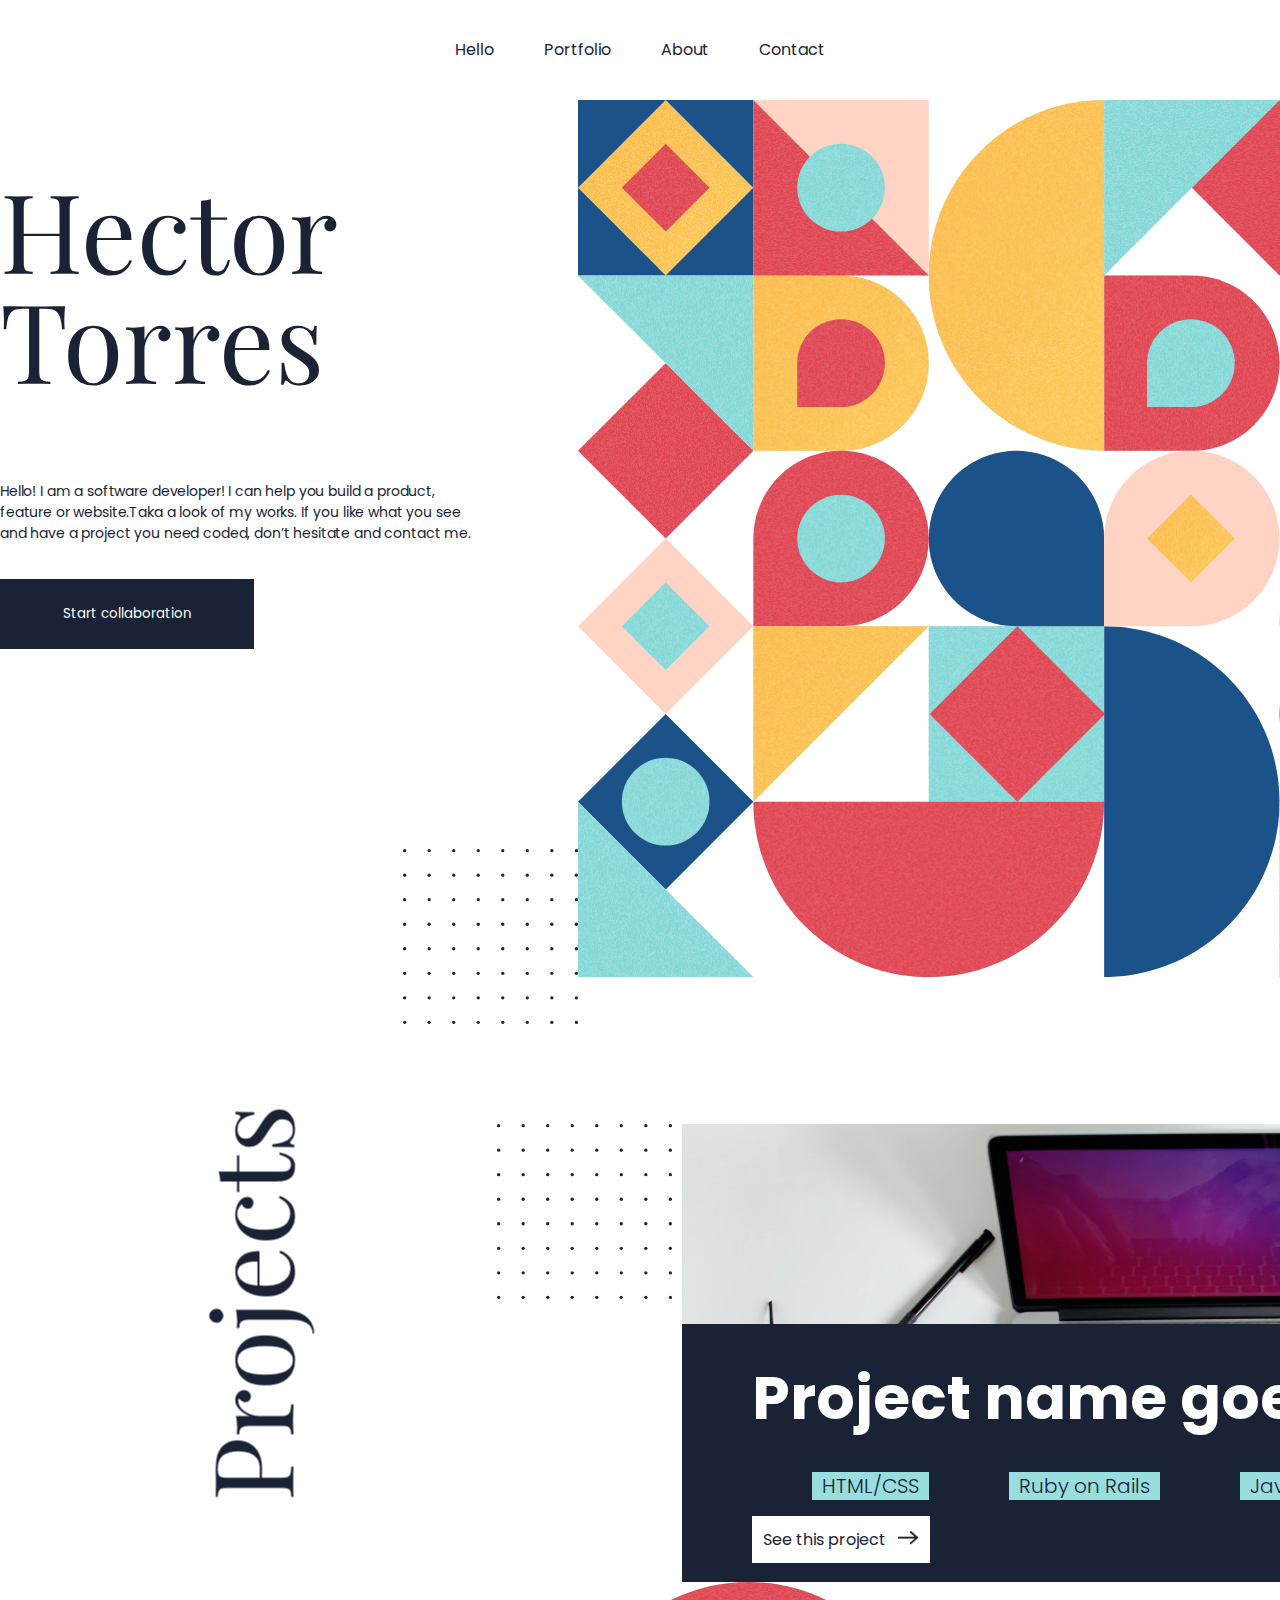
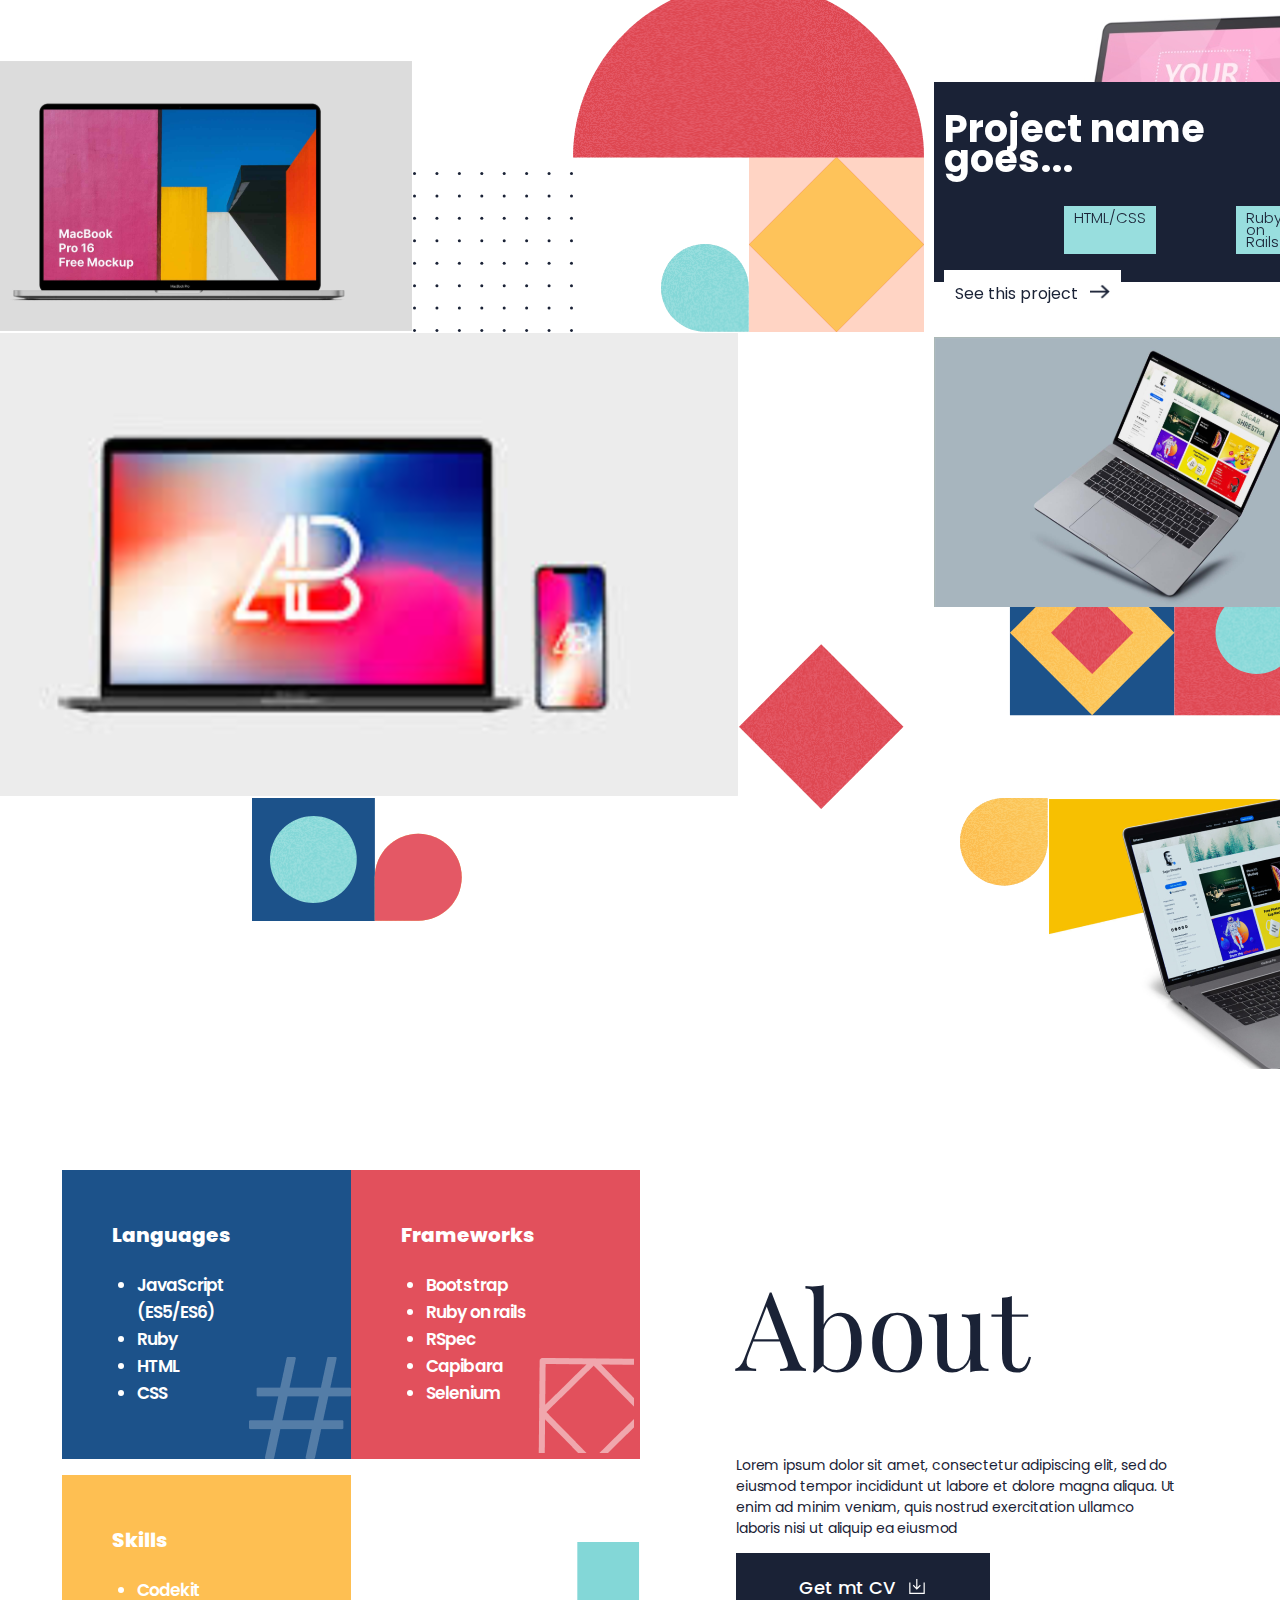
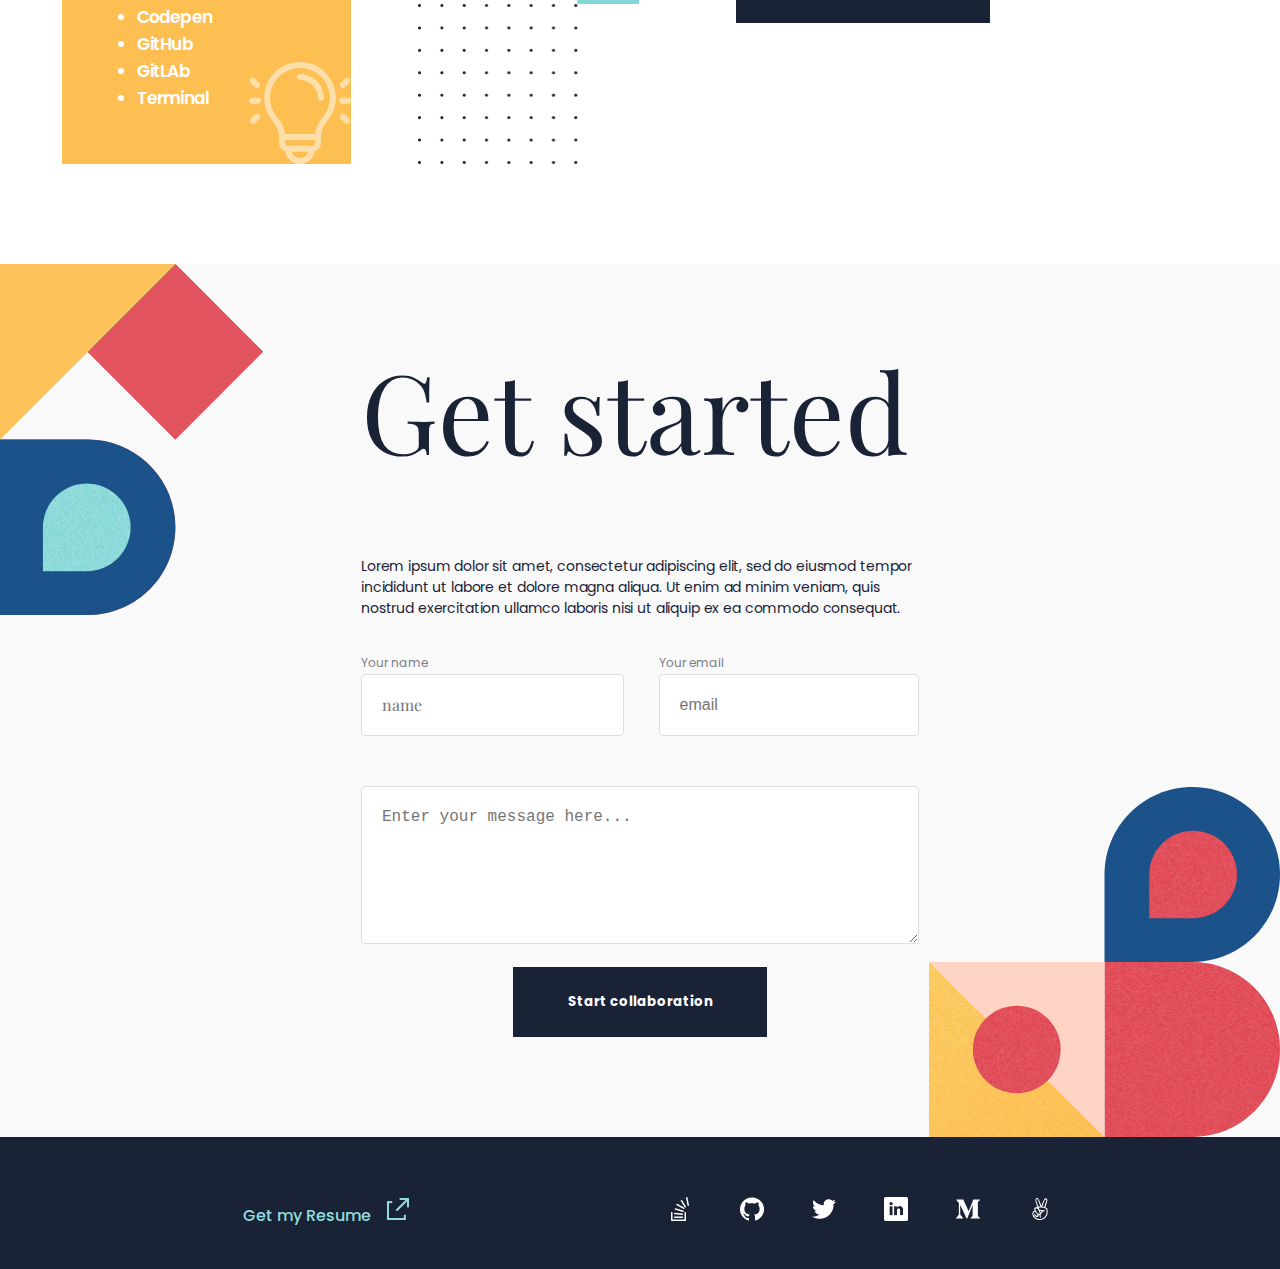
==== commit 73cf806e: "Fix linter error in html and css" ====
--- a/views/index.html
+++ b/views/index.html
@@ -157,7 +157,7 @@
             </header>
             <div class="projects2">
                 <img class="img-left" src="../images/Rectangle_46.svg" alt="project2">
-                <img src="../images/image-geometry_2.svg">
+                <img src="../images/image-geometry_2.svg" alt="img project2">
                 <div class="card-deskotop">
                     <div class="img2"></div>
                     <h2 class="title">Project name goes...</h2>
@@ -294,17 +294,17 @@
                     <form class="form" action="https://formspree.io/f/mpzbqaoe" method="post">
                         <ul>
                             <li class="box col1">
-                                <label for="name">
+                                <label for="nameD">
                                     Your name
                                 </label>
-                                <input id="name" class="name" type="text" name="name" placeholder="name" maxlength="30"
+                                <input id="nameD" class="name" type="text" name="name" placeholder="name" maxlength="30"
                                     required>
                             </li>
                             <li class="box col2">
-                                <label for="email">
+                                <label for="emailD">
                                     Your email
                                 </label>
-                                <input id="email" class="email" type="email" name="email" placeholder="email" required>
+                                <input id="emailD" class="email" type="email" name="email" placeholder="email" required>
                             </li>
                             <li class="col3">
                                 <textarea class="textarea" name="textarea" cols="30" rows="5" maxlength="500"
--- a/styles/styles.css
+++ b/styles/styles.css
@@ -3,13 +3,10 @@
   font-family: "Poppins", Arial, Helvetica, sans-serif;
 }
 
-
-
 .toolbar {
   display: flex;
   justify-content: space-between;
 }
-
 
 .toolbar .navbar-icon {
   margin-right: 16px;
@@ -44,7 +41,7 @@
   .headline-mobile .intro {
     display: none;
   }
-  
+
   .headline-mobile .footer-image {
     display: none;
   }
@@ -152,30 +149,30 @@
     margin-top: 100px;
   }
 
-  .projects header{
+  .projects header {
     display: flex;
     flex-direction: row;
     align-items: flex-start;
   }
 
-  .projects .name  {
+  .projects .name {
     padding-right: 100px;
     transform: rotate(-90deg);
     font-size: 110px;
   }
 
-  .projects .dots  {
+  .projects .dots {
     padding-bottom: 110px;
     align-self: baseline;
   }
 
-  .projects .card-deskotop .img-size  {
+  .projects .card-deskotop .img-size {
     background-image: url(../images/Rectangle_21.svg);
     width: 960px;
     height: 200px;
   }
 
-  .projects .card-deskotop .img2  {
+  .projects .card-deskotop .img2 {
     background-image: url(../images/Rectangle_25.svg);
     background-repeat: no-repeat;
     width: 100%;
@@ -183,15 +180,15 @@
     background-color: #fff;
   }
 
-  .projects .card-deskotop .img3  {
+  .projects .card-deskotop .img3 {
     background-image: url(../images/Rectangle_26.svg);
     background-repeat: no-repeat;
     width: 100%;
-    margin-left: 0px;
     margin-top: 20px;
     height: 270px;
     background-color: #a7b5b3;
   }
+
   .projects .card-deskotop {
     background-repeat: no-repeat;
     background-color: #1a2236;
@@ -207,7 +204,6 @@
     backdrop-filter: blur(1px);
     width: 400px;
     height: 300px;
-    margin-left: 0px;
     flex-direction: column;
   }
 
@@ -278,16 +274,6 @@
     font-size: 15px;
     line-height: 80%;
     color: #1a2236;
-    margin-left: 0px;
-  }
-
-  .projects .card-deskotop .languages {
-    margin-left: 10px;
-    list-style-type: none;
-    display: flex;
-    padding: 0;
-    gap: 20px;
-    justify-content: start;
   }
 
   .projects2 .card-deskotop a {
@@ -301,11 +287,12 @@
     justify-content: center;
   }
 
-  .projects .projects3 .img4  {
+  .projects .projects3 .img4 {
     width: 800px;
     height: 465px;
   }
-  .projects .projects3 .img5  {
+
+  .projects .projects3 .img5 {
     width: 600px;
     height: 275.42px;
     margin-top: 210px;
@@ -319,26 +306,19 @@
     align-items: flex-start;
   }
 
-  .projects .projects4 .group  {
+  .projects .projects4 .group {
     display: flex;
     align-items: flex-start;
     margin-right: 10px;
   }
 
-  .projects .projects4 .img6  {
+  .projects .projects4 .img6 {
     width: 211.7px;
     height: 124.04px;
     align-content: flex-start;
     margin-left: 252px;
     margin-right: 498px;
   }
-
-  .projects .projects4 .img7  {
-  }
-
-  .projects .projects4 .img8  {
-  }
-
 }
 
 .headline-mobile {
@@ -371,10 +351,6 @@
   border: 1px solid #1a2236;
 }
 
-.btn:hover {
-  background-color: cyan;
-}
-
 .description {
   font-family: 'Poppins', sans-serif;
   font-style: normal;
@@ -390,7 +366,6 @@
   margin: 30px 0;
 }
 
-
 @media (min-width: 992px) {
   .projects-mobile {
     display: none;
@@ -399,10 +374,7 @@
   .projects-mobile article {
     display: none;
   }
-  
-}
-
-
+}
 
 .card {
   background-color: #1a2236;
@@ -612,7 +584,6 @@
   padding-left: 164px;
 }
 
-
 @media (min-width: 992px) {
   .about-mobile {
     display: none;
@@ -621,8 +592,8 @@
   .about-mobile article {
     display: none;
   }
-  
-}
+}
+
 .lblForm {
   font-family: 'Poppins', sans-serif;
   position: absolute;
@@ -719,7 +690,6 @@
   .footer section {
     display: none;
   }
-  
 }
 
 .img-footer {
@@ -755,7 +725,6 @@
   color: #1a2236;
 }
 
-
 @media (min-width: 992px) {
   .about {
     display: flex;
@@ -769,7 +738,6 @@
     justify-content: center;
     row-gap: 16px;
     grid-template-columns: 50% 50%;
-    row-gap: 0;
   }
 
   .about .skills .card-languages {
@@ -811,7 +779,7 @@
     background: #febf52;
   }
 
-  .about .skills .card-languages .image-languages{
+  .about .skills .card-languages .image-languages {
     background-image: url(../images/num.png);
     top: calc(100% - 102px);
     left: calc(100% - 102px);
@@ -828,7 +796,7 @@
     align-self: flex-end;
   }
 
-  .about .skills .card-frameworks .image-frameworks{
+  .about .skills .card-frameworks .image-frameworks {
     background-image: url(../images/Group_18.png);
     top: calc(100% - 102px);
     left: calc(100% - 102px);
@@ -838,7 +806,7 @@
     background-repeat: no-repeat;
   }
 
-  .about .skills .card-skills .image-skills{
+  .about .skills .card-skills .image-skills {
     background-image: url(../images/ic_skills.svg);
     top: calc(100% - 102px);
     left: calc(100% - 102px);
@@ -878,13 +846,13 @@
     height: 70px;
   }
 
-  .about article{
+  .about article {
     display: block;
   }
-  .about section{
+
+  .about section {
     display: block;
   }
-
 }
 
 @media (min-width: 992px) {
@@ -896,9 +864,11 @@
     align-items: center;
     margin-top: 100px;
   }
-  .visible{
+
+  .visible {
     display: block;
   }
+
   .started .info {
     width: 558px;
   }
@@ -908,13 +878,13 @@
   }
 
   .started .description {
-    font-family: Poppins;
+    font-family: 'Poppins', sans-serif;
     font-style: normal;
     font-weight: normal;
     font-size: 14px;
     line-height: 21px;
-    letter-spacing: -0.01em; 
-    color: #1A2236;
+    color: #1a2236;
+    letter-spacing: -0.01em;
   }
 
   .started .info .form {
@@ -922,7 +892,8 @@
     flex-direction: column;
   }
 
-  .started .info .form ul li input, .started .info .form ul li textarea {
+  .started .info .form ul li input,
+  .started .info .form ul li textarea {
     font-size: 16px;
     padding: 18px 0 18px 20px;
     font-weight: 400;
@@ -943,6 +914,7 @@
     list-style: none;
     padding: 0;
   }
+
   .started .info .form .col1 {
     grid-row: 1;
     grid-column: 1;
@@ -980,10 +952,12 @@
     margin-bottom: 100px;
   }
 }
-.about article{
+
+.about article {
   display: none;
 }
-.about section{
+
+.about section {
   display: none;
 }
 
@@ -991,6 +965,7 @@
   .started .image1 {
     display: block;
   }
+
   .started .image2 {
     display: block;
   }
@@ -1000,6 +975,7 @@
   .visible {
     display: none;
   }
+
   .footer-desktop {
     display: none;
   }
@@ -1024,13 +1000,13 @@
 }
 
 @media (min-width: 992px) {
-
   .footer-desktop {
     background: #1a2236;
     margin: 0;
     height: 100px;
     padding-top: 32px;
   }
+
   .footer-box {
     display: flex;
     flex-direction: row;
@@ -1039,7 +1015,7 @@
     gap: 15px;
     width: 100%;
   }
-  
+
   .footer-box .socials {
     gap: 32px;
     color: #fff;
@@ -1063,4 +1039,3 @@
     text-decoration: none;
   }
 }
-
